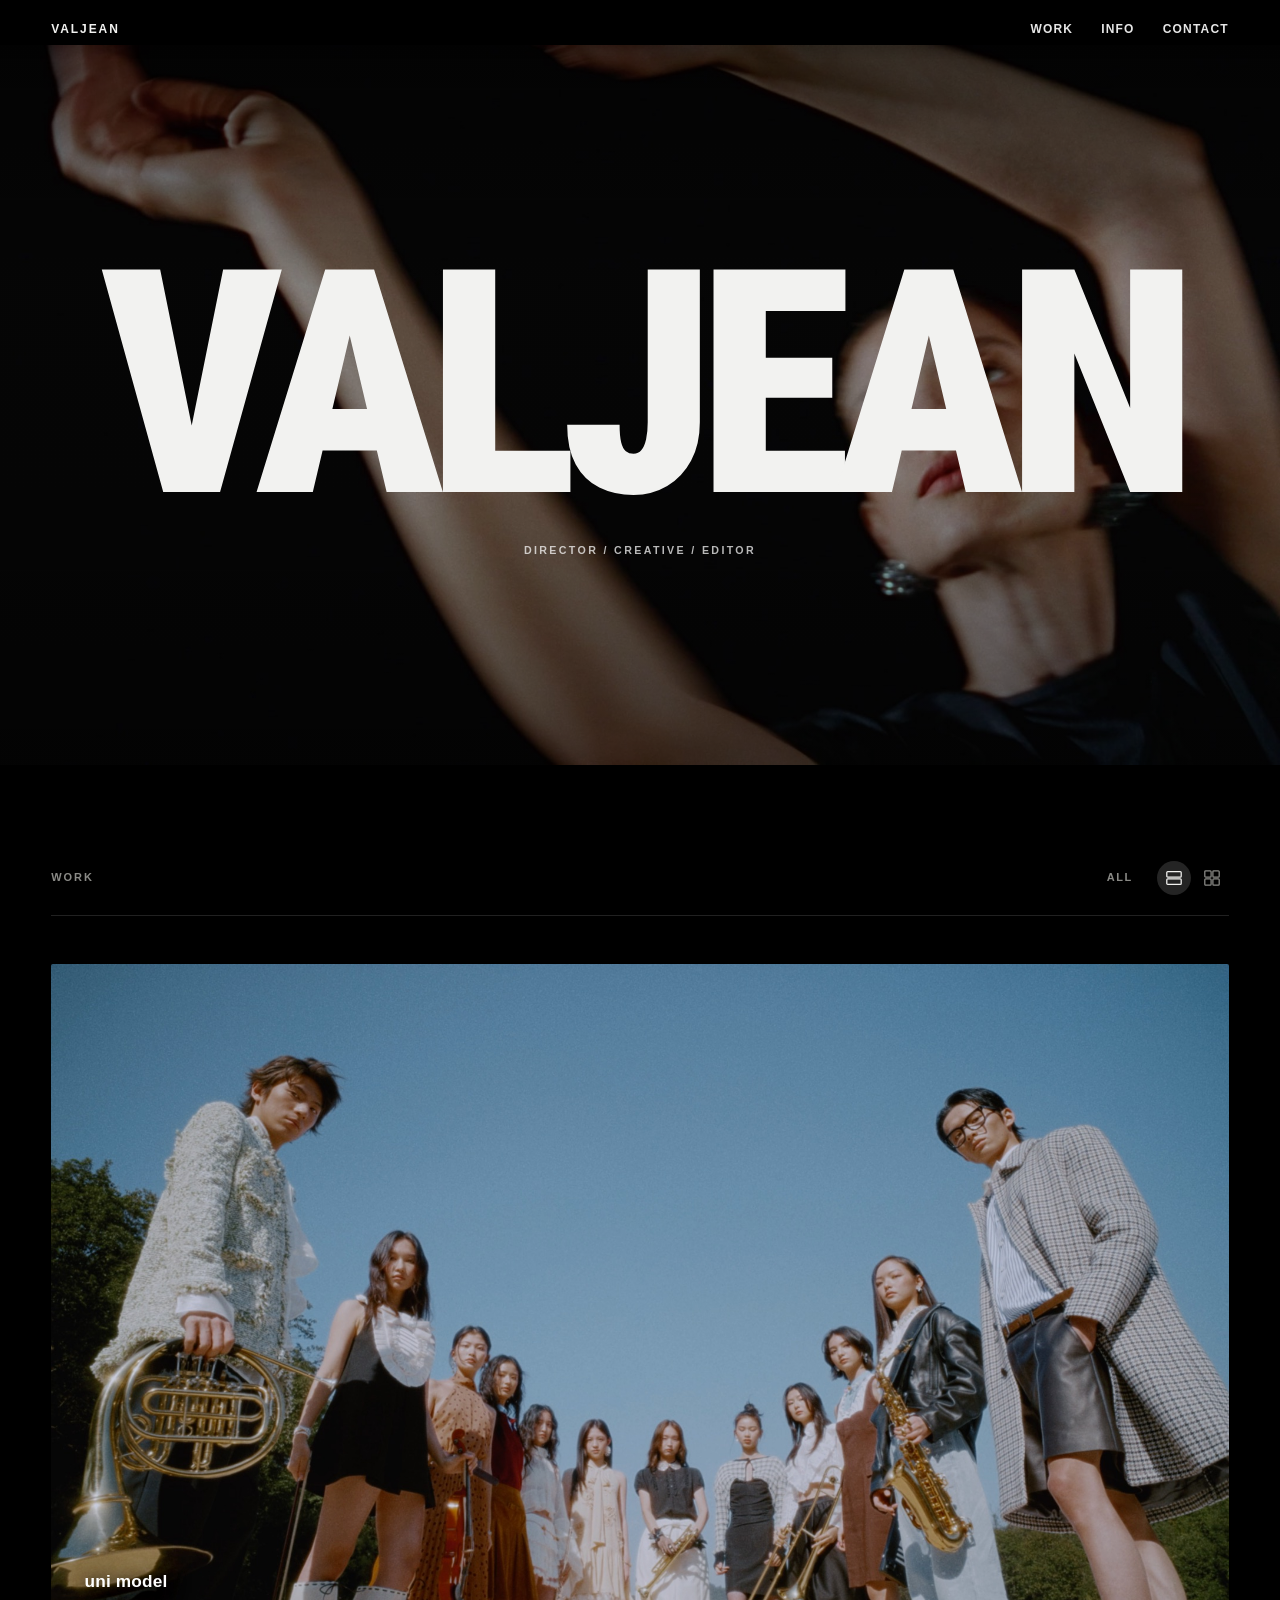
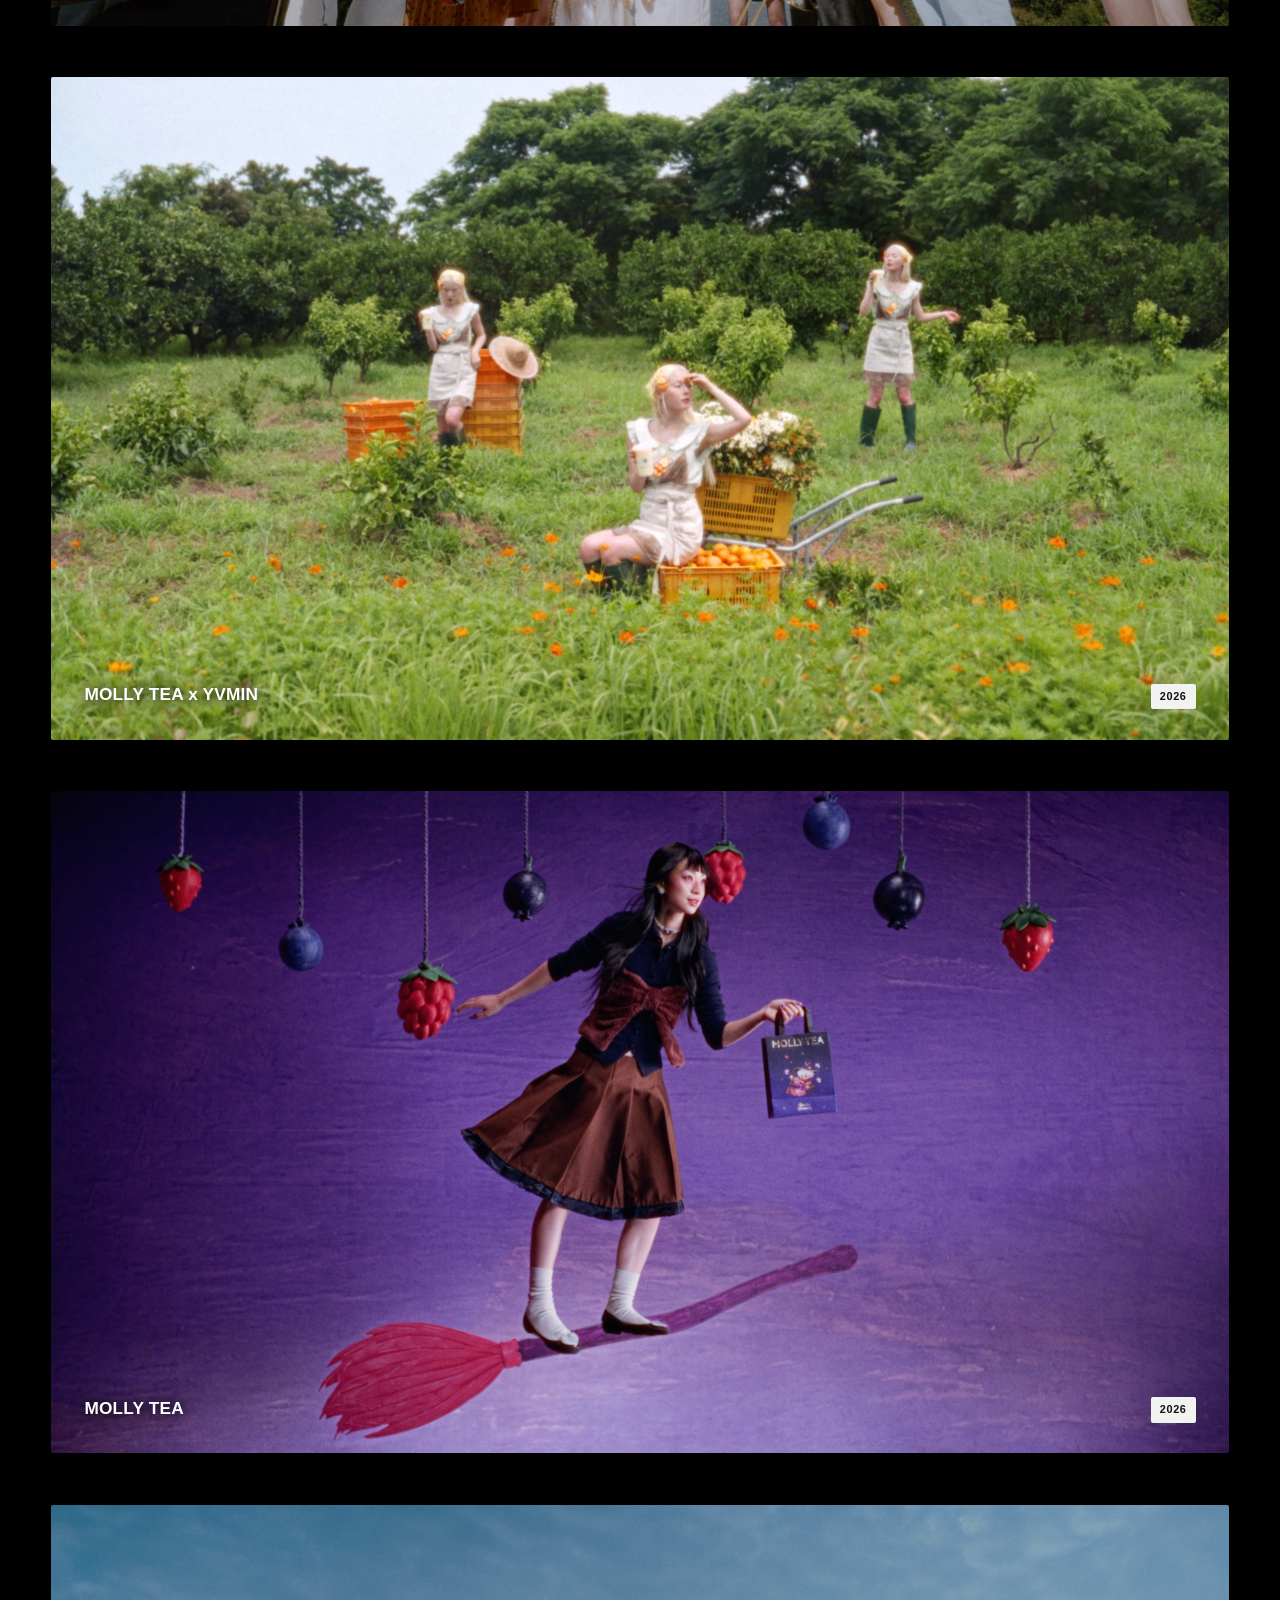
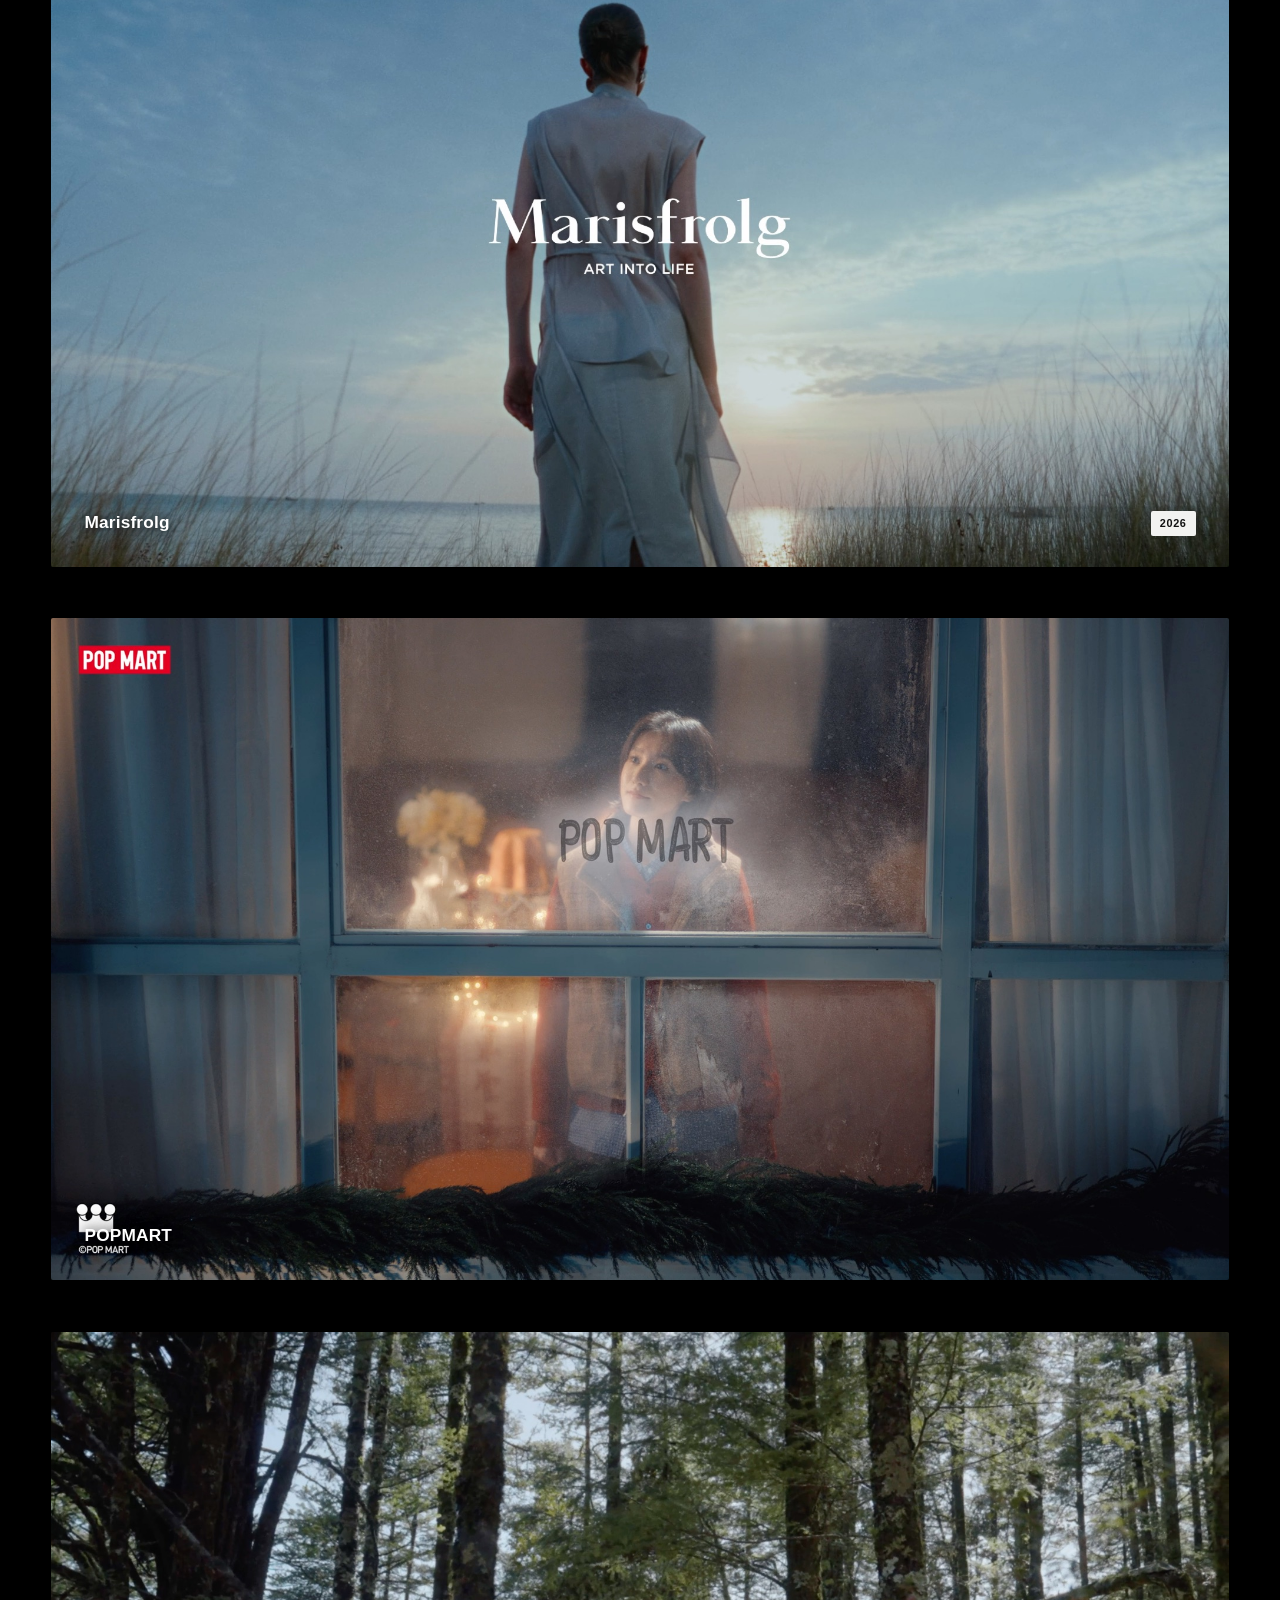
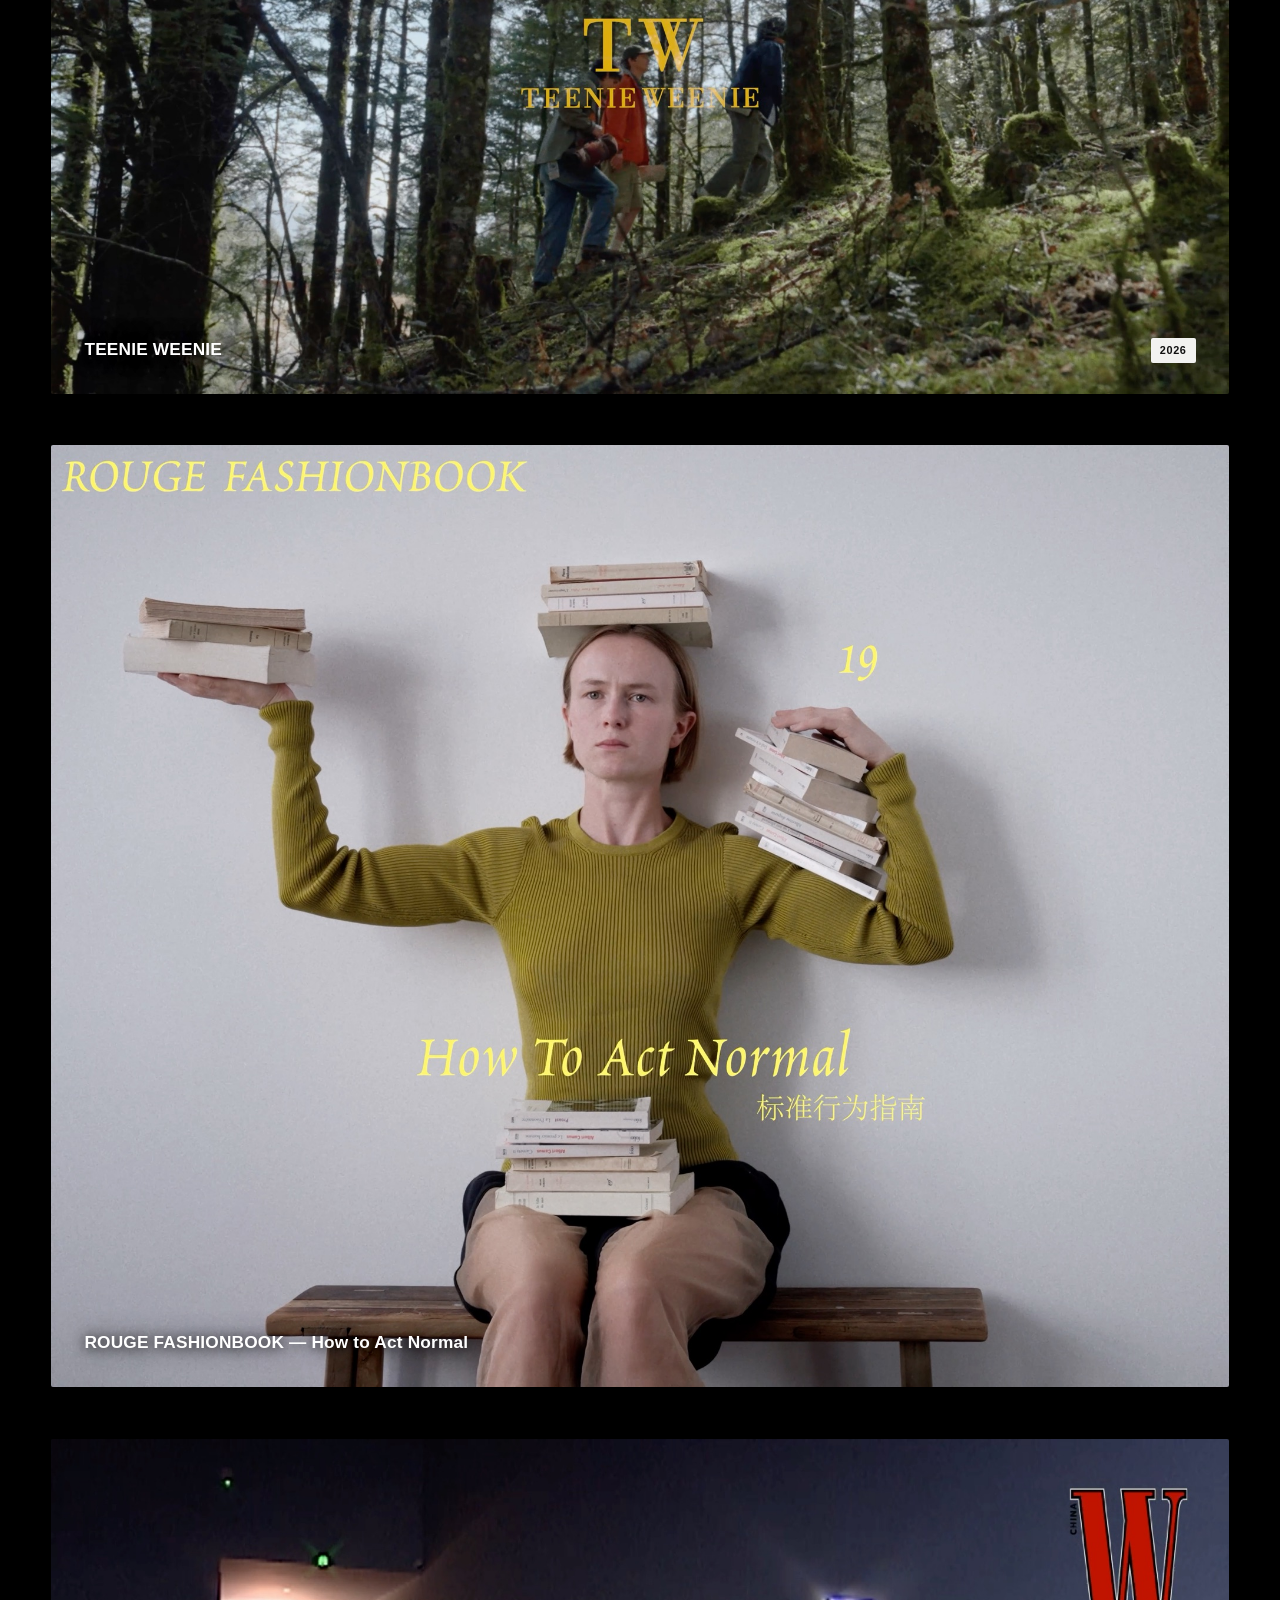
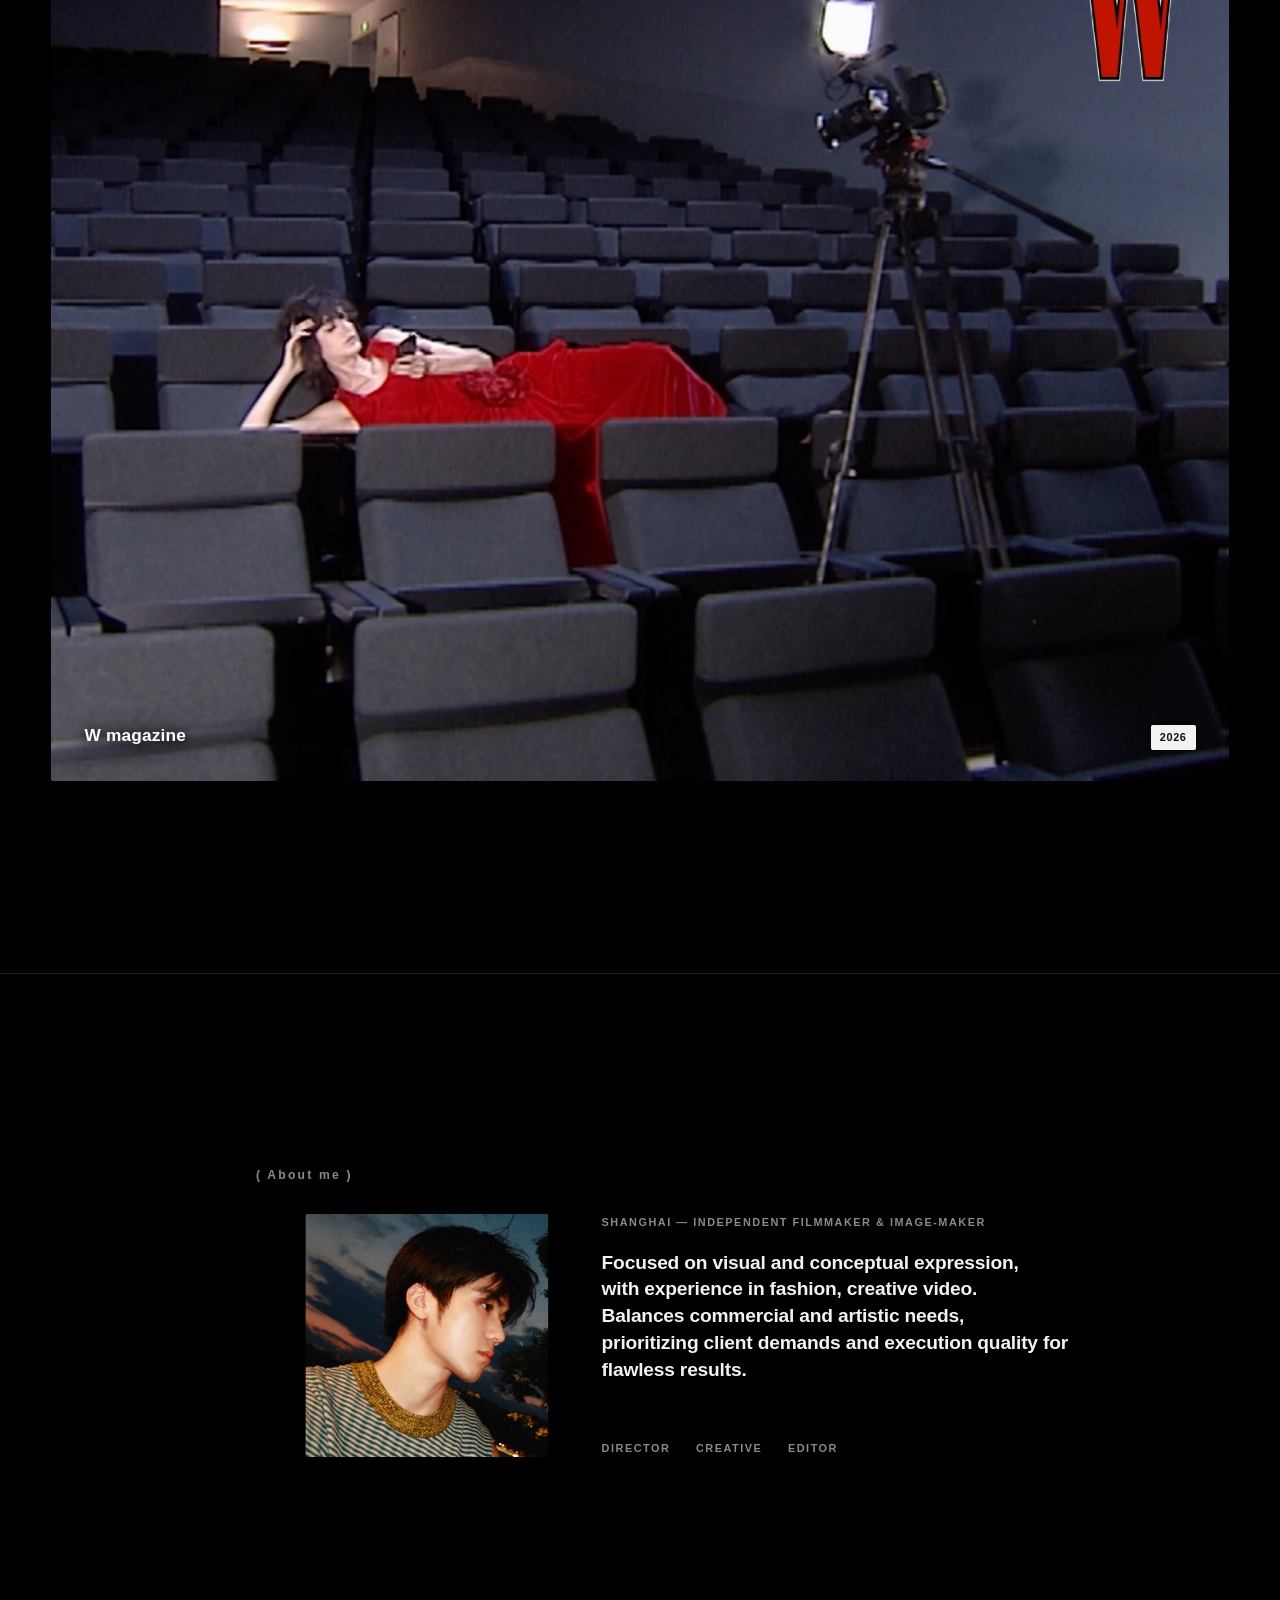
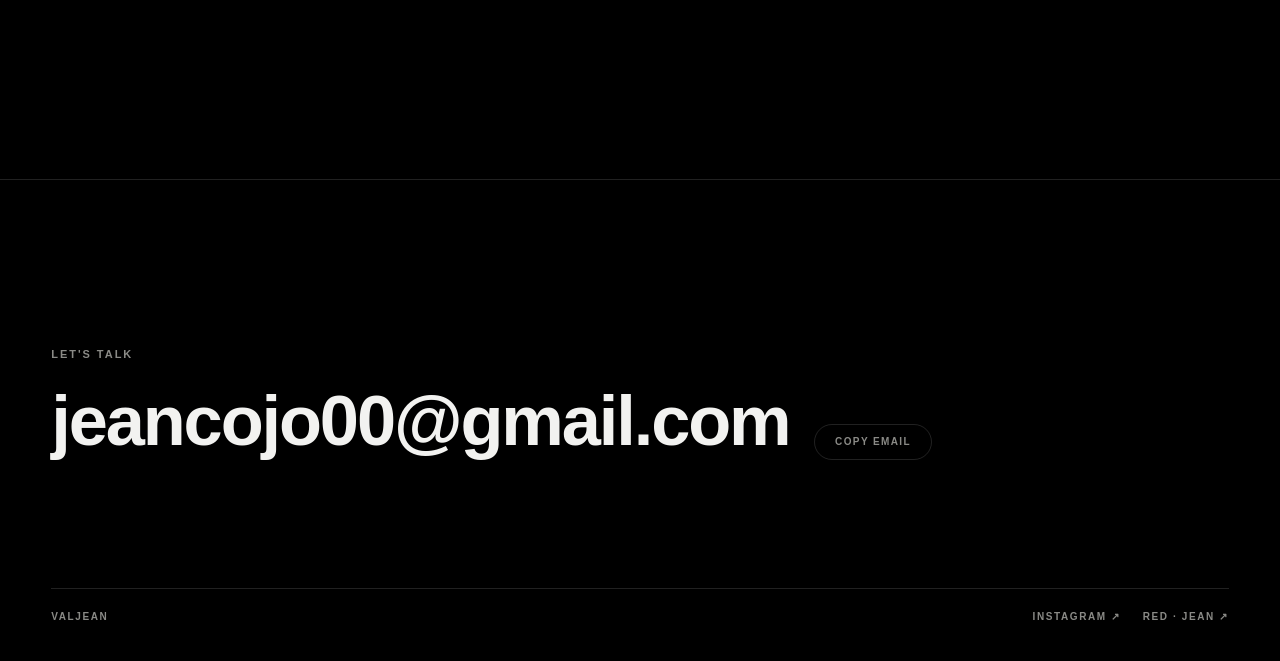
==== index.html @ 27696830 "Initial commit: VALJEAN filmmaker portfolio - Static site: home (poster hero, all-works grid/flow, a" ====
<!DOCTYPE html>
<html lang="en">
<head>
<meta charset="utf-8">
<meta name="viewport" content="width=device-width, initial-scale=1">
<title>Portfolio</title>
<meta name="description" content="Selected moving images.">
<link rel="icon" href="data:,">
<link rel="stylesheet" href="assets/css/style.css">
</head>
<body class="page-home">

<header class="site-header">
  <a class="brand has-tip" href="index.html" data-site-name data-tip="Home">Portfolio</a>
  <nav class="site-nav">
    <a class="has-tip" href="#work" data-tip="View work">Work</a>
    <a class="has-tip" href="#info" data-tip="About">Info</a>
    <a class="has-tip" href="mailto:" data-email-link data-tip="Email">Contact</a>
  </nav>
</header>

<section class="hero" id="top">
  <div class="hero-media" id="heroMedia"></div>
  <div class="hero-shade"></div>
  <div class="hero-inner">
    <h1 class="hero-title" data-site-name>Portfolio</h1>
    <p class="hero-tagline" data-site-tagline></p>
  </div>
</section>

<main>
  <section class="work-section" id="work">
    <div class="section-head">
      <h2 class="section-label">WORK</h2>
      <div class="section-tools">
        <span class="all-label">All</span>
        <div class="view-switch" id="viewSwitch" role="group" aria-label="View options">
          <button type="button" class="view-btn is-active" data-view="flow" data-tip="Large view" aria-label="Large stacked images" aria-pressed="true">
            <svg viewBox="0 0 20 20" fill="none" stroke="currentColor" stroke-width="1.4" aria-hidden="true"><rect x="2" y="3" width="16" height="6" rx="1"/><rect x="2" y="11" width="16" height="6" rx="1"/></svg>
          </button>
          <button type="button" class="view-btn" data-view="grid" data-tip="Grid view" aria-label="Grid view" aria-pressed="false">
            <svg viewBox="0 0 20 20" fill="none" stroke="currentColor" stroke-width="1.4" aria-hidden="true"><rect x="2" y="2" width="7" height="7" rx="1"/><rect x="11" y="2" width="7" height="7" rx="1"/><rect x="2" y="11" width="7" height="7" rx="1"/><rect x="11" y="11" width="7" height="7" rx="1"/></svg>
          </button>
        </div>
      </div>
    </div>
    <div class="grid" id="grid"></div>
    <p class="grid-empty" id="gridEmpty" hidden>No work in this category yet.</p>
  </section>

  <section class="info" id="info">
    <div class="info-inner">
      <p class="info-label">( About me )</p>
      <div class="info-grid">
        <figure class="info-portrait" data-site-portrait-wrap>
          <img data-site-portrait alt="Portrait">
        </figure>
        <div class="info-body">
          <p class="info-loc" data-site-location></p>
          <p class="info-about" data-site-about></p>
          <ul class="services" id="services"></ul>
        </div>
      </div>
    </div>
  </section>
</main>

<footer class="site-footer">
  <div class="footer-talk">
    <p class="footer-pretitle">Let's talk</p>
    <a class="footer-email" data-email-link href="mailto:" data-email-text></a>
    <button class="copy-btn" id="copyEmail" type="button">Copy Email</button>
  </div>
  <div class="footer-bottom">
    <span class="footer-name" data-site-name></span>
    <div class="social" id="social"></div>
  </div>
</footer>

<script src="assets/js/app.js"></script>
</body>
</html>
---- assets/css/style.css ----
/* 参考站 lonnwave.com 首屏大字用的就是 Roboto Condensed 600，本地自托管避免外链字体 */
@font-face{
  font-family:"Roboto Condensed";
  src:url("../fonts/roboto-condensed-600.woff2") format("woff2");
  font-style:normal;font-weight:600;font-display:swap;
}
@font-face{
  font-family:"Roboto Condensed";
  src:url("../fonts/roboto-condensed-700.woff2") format("woff2");
  font-style:normal;font-weight:700;font-display:swap;
}
@font-face{
  font-family:"Roboto Condensed";
  src:url("../fonts/roboto-condensed-900.woff2") format("woff2");
  font-style:normal;font-weight:900;font-display:swap;
}

:root{
  --bg:#000;
  --fg:#f2f2f0;
  --muted:#8a8a86;
  --line:rgba(255,255,255,.13);
  --pad:clamp(20px,4vw,56px);
}

*{box-sizing:border-box}
html{scroll-behavior:smooth}
body{
  margin:0;background:var(--bg);color:var(--fg);
  font-family:"Helvetica Neue",Helvetica,Arial,"PingFang SC",sans-serif;
  font-weight:400;font-size:14px;line-height:1.6;letter-spacing:.005em;
  -webkit-font-smoothing:antialiased;
}
a{color:inherit;text-decoration:none}
button{font:inherit;color:inherit;background:none;border:0;cursor:pointer;padding:0}
img{display:block;max-width:100%}
[hidden]{display:none !important}
::selection{background:#fff;color:#000}

.site-header{
  position:fixed;top:0;left:0;width:100%;z-index:60;
  display:flex;align-items:center;justify-content:space-between;
  padding:20px var(--pad);
  background:linear-gradient(180deg,rgba(0,0,0,.5) 0%,rgba(0,0,0,0) 100%);
}
.site-header a{text-shadow:0 1px 12px rgba(0,0,0,.8);font-weight:700}
.brand{font-size:12px;letter-spacing:.16em;text-transform:uppercase}
.site-nav{display:flex;gap:28px;font-size:12px;letter-spacing:.1em;text-transform:uppercase}
/* 用 color 而不是 opacity 做 hover 反馈：opacity 会把悬停气泡也一起变灰 */
.site-nav a{color:rgba(255,255,255,.9);transition:color .25s}
.site-nav a:hover{color:rgba(255,255,255,.55)}

/* 鼠标停在顶部导航上时，用一小条气泡说明点进去会到哪；文字尽量短 */
.has-tip{position:relative}
.has-tip::after{
  content:attr(data-tip);position:absolute;top:calc(100% + 12px);left:50%;
  transform:translate(-50%,-4px);
  background:var(--fg);color:#111;
  font-size:11px;font-weight:700;letter-spacing:.04em;text-transform:none;
  text-shadow:none;white-space:nowrap;
  padding:8px 12px;border-radius:8px;
  box-shadow:0 6px 24px rgba(0,0,0,.35);
  opacity:0;pointer-events:none;transition:opacity .2s,transform .2s;z-index:70;
}
.has-tip:hover::after,.has-tip:focus-visible::after{opacity:1;transform:translate(-50%,0)}
/* 最左 / 最右两项改成靠边对齐，气泡不会超出屏幕 */
.brand.has-tip::after{left:0;transform:translate(0,-4px)}
.brand.has-tip:hover::after,.brand.has-tip:focus-visible::after{transform:translate(0,0)}
.site-nav a:last-child.has-tip::after{left:auto;right:0;transform:translate(0,-4px)}
.site-nav a:last-child.has-tip:hover::after,
.site-nav a:last-child.has-tip:focus-visible::after{transform:translate(0,0)}

/* 点 CONTACT 弹出的联系面板：立刻能看到邮箱 + 一键复制，同时保留打开邮件 App */
.contact-pop{
  position:absolute;top:calc(100% + 10px);right:var(--pad);z-index:20;
  width:min(320px,calc(100vw - 2 * var(--pad)));
  background:#0b0b0b;border:1px solid rgba(255,255,255,.16);border-radius:10px;
  box-shadow:0 18px 50px rgba(0,0,0,.65);
  padding:18px 18px 16px;
  visibility:hidden;opacity:0;transform:translateY(-6px);
  transition:opacity .2s,transform .2s,visibility .2s;
}
.contact-pop.is-open{visibility:visible;opacity:1;transform:none}
/* 面板里的链接不要继承顶栏的文字阴影和粗体 */
.contact-pop a,.contact-pop button{text-shadow:none}
.contact-pop-head{display:flex;align-items:center;justify-content:space-between;gap:12px}
.contact-pop-label{font-size:10px;font-weight:700;letter-spacing:.18em;text-transform:uppercase;color:var(--muted)}
.contact-pop-close{font-size:20px;font-weight:700;line-height:1;color:var(--muted);padding:2px 4px;transition:color .2s}
.contact-pop-close:hover{color:var(--fg)}
.contact-pop-mail{
  display:block;margin:14px 0 16px;font-size:15px;font-weight:700;letter-spacing:.01em;
  color:var(--fg);word-break:break-all;transition:opacity .2s;
}
.contact-pop-mail:hover{opacity:.6}
.contact-pop-actions{display:flex;flex-direction:column;gap:8px}
.contact-pop-copy,.contact-pop-open{
  display:block;text-align:center;font-size:10px;letter-spacing:.14em;text-transform:uppercase;
  padding:11px 12px;border-radius:5px;transition:background .2s,color .2s,border-color .2s;
}
.contact-pop-copy{background:var(--fg);color:#111;font-weight:700}
.contact-pop-copy:hover{background:#fff}
.contact-pop-open{border:1px solid rgba(255,255,255,.22);color:var(--fg);font-weight:700}
.contact-pop-open:hover{border-color:var(--fg);background:rgba(255,255,255,.06)}
.contact-pop-note{margin:14px 0 0;font-size:10px;font-weight:700;line-height:1.6;letter-spacing:.02em;color:var(--muted)}
/* 面板打开时收起 hover 气泡，避免两条提示叠在一起 */
body.contact-open .site-nav a[data-email-link]::after{display:none}

/* 首屏 = 一张固定 16:9 版式的海报：视频铺满、VALJEAN 与 tagline 叠在上面。
   视频、大字、间距、上下留白 --hero-pad 全部按视口宽度等比缩放——
   放大缩小时整张海报（含黑边）一起等比，不出现桌面一套 / 手机另一套。 */
.hero{
  position:relative;--hero-pad:3.5vw;
  height:calc(100vw * 0.5625 + 2 * var(--hero-pad));min-height:0;overflow:hidden;
  display:flex;align-items:center;justify-content:center;
}
.hero-media{position:absolute;inset:0;background:var(--bg)}
.hero-media img,.hero-media video{width:100%;height:100%;object-fit:contain;display:block}
.hero-media.is-fallback img{animation:kenburns 26s ease-in-out infinite alternate}
@keyframes kenburns{from{transform:scale(1)}to{transform:scale(1.09)}}
.hero-shade{
  position:absolute;inset:0;
  background:linear-gradient(180deg,rgba(0,0,0,.55) 0%,rgba(0,0,0,.12) 35%,rgba(0,0,0,.16) 60%,rgba(0,0,0,.5) 100%);
}
.hero-inner{position:relative;z-index:2;text-align:center;padding:0 var(--pad);width:100%}
.hero-title{
  margin:0;
  font-family:"Roboto Condensed","Arial Narrow",Impact,sans-serif;
  font-weight:900;
  font-size:clamp(60px,17vw,260px);
  line-height:.86;letter-spacing:-.055em;text-transform:uppercase;white-space:nowrap;
}
/* 小字也按画布宽度等比，但给一个可读下限：否则手机等比后只剩约 3px */
.hero-tagline{margin:max(16px,1.67vw) 0 0;font-size:clamp(10px,.833vw,18px);font-weight:700;letter-spacing:.22em;text-transform:uppercase;color:rgba(255,255,255,.72)}

/* WORK 区上内边距收窄：首屏底部留白本身保持等比不变，只压这段空白，
   避免视频与 WORK 栏之间隔太远（1440 下总间隔 ≈ 50 + 58 = 108px） */
.work-section{padding:clamp(28px,4vw,56px) var(--pad) 0}
.section-head{
  display:flex;align-items:baseline;justify-content:space-between;gap:24px;
  margin-bottom:48px;padding-bottom:20px;border-bottom:.5px solid var(--line);
}
.section-label{margin:0;font-size:11px;font-weight:700;letter-spacing:.18em;text-transform:uppercase;color:var(--muted)}
/* ALL 标签 + 两个视图图标作为一组固定在右上角：全部用固定 px，不参与等比缩放。
   ALL 沿用原分类按钮样式，只是静态文字、不可点击。 */
.section-tools{display:flex;align-items:center;gap:24px;flex-wrap:nowrap}
.all-label{font-size:11px;font-weight:700;letter-spacing:.14em;text-transform:uppercase;color:var(--muted)}
.view-switch{display:flex;align-items:center;gap:4px}
.view-btn{
  position:relative;width:34px;height:34px;border-radius:50%;
  display:flex;align-items:center;justify-content:center;
  color:var(--muted);transition:background .25s,color .25s;
}
.view-btn svg{width:18px;height:18px}
.view-btn:hover{color:var(--fg);background:rgba(255,255,255,.07)}
.view-btn.is-active{color:var(--fg);background:rgba(255,255,255,.14)}
.view-btn:focus-visible{outline:1px solid var(--fg);outline-offset:2px}
.view-btn[data-tip]::after{
  content:attr(data-tip);position:absolute;top:calc(100% + 10px);left:50%;
  transform:translate(-50%,-4px);
  background:var(--fg);color:#111;font-size:11px;font-weight:700;letter-spacing:.04em;
  padding:8px 12px;border-radius:8px;white-space:nowrap;
  box-shadow:0 6px 24px rgba(0,0,0,.35);
  opacity:0;pointer-events:none;transition:opacity .2s,transform .2s;z-index:30;
}
.view-btn[data-tip]:hover::after,
.view-btn[data-tip]:focus-visible::after{opacity:1;transform:translate(-50%,0)}
.grid{display:grid;grid-template-columns:repeat(3,minmax(0,1fr));gap:clamp(36px,5vw,72px) clamp(16px,2vw,28px)}
/* 大图流：沿用作品区左右内边距，不再用负 margin 贴边；片与片之间留一段克制的呼吸 */
.grid.is-flow{display:flex;flex-direction:column;gap:clamp(28px,4vw,64px)}
.grid.is-flow .card{width:100%;position:relative}
/* 大图流常显，避免淡入位移时露出黑底、造成滚动跳动 */
.grid.is-flow .card.reveal{opacity:1;transform:none}
/* --card-ar 由卡片按各自 aspect 写入：图片未加载时也先按真实比例占位，滚动不跳动 */
.grid.is-flow .card-media{aspect-ratio:var(--card-ar,16/9);height:auto;border-radius:2px;background:#0a0a0a}
.grid.is-flow .card-media img{position:absolute;inset:0;width:100%;height:100%;object-fit:cover}

/* 名字 / 客户 / 年份叠到封面底部：左下「片名 | 客户」，右下白底年份（参考 lonnwave） */
.grid.is-flow .card-meta{
  position:absolute;left:0;right:0;bottom:0;z-index:2;margin:0;
  padding:clamp(16px,2.4vw,34px) clamp(16px,2.6vw,40px);
  align-items:flex-end;gap:20px;pointer-events:none;
}
.grid.is-flow .card-meta > div{display:flex;flex-wrap:wrap;align-items:baseline}
.grid.is-flow .card-title,.grid.is-flow .card-client{
  display:inline;margin:0;font-size:clamp(14px,1.35vw,19px);font-weight:700;
  letter-spacing:.01em;text-transform:none;color:#fff;
  text-shadow:0 1px 12px rgba(0,0,0,.9),0 0 24px rgba(0,0,0,.5);
}
.grid.is-flow .card-client:empty{display:none}
.grid.is-flow .card-client:not(:empty)::before{content:"|";margin:0 .55em;color:rgba(255,255,255,.65)}
.grid.is-flow .card-year{
  flex:none;background:var(--fg);color:#111;text-shadow:none;
  font-size:clamp(10px,.85vw,12px);font-weight:700;letter-spacing:.06em;
  padding:4px 9px;border-radius:2px;
}
.grid-empty{font-size:12px;font-weight:700;letter-spacing:.1em;color:var(--muted);padding:40px 0}

.card{display:block}
.card-media{position:relative;aspect-ratio:4/3;overflow:hidden;border-radius:2px;background:#111}
.card-media img{width:100%;height:100%;object-fit:cover;transition:transform .7s cubic-bezier(.2,.7,.2,1),opacity .5s}
.card:hover .card-media img{transform:scale(1.035)}
.card-explore{
  position:absolute;left:50%;top:50%;transform:translate(-50%,-40%);opacity:0;
  background:var(--fg);color:#000;font-size:10px;font-weight:700;letter-spacing:.14em;text-transform:uppercase;
  padding:9px 18px;border-radius:999px;white-space:nowrap;
  transition:opacity .35s,transform .35s;pointer-events:none;
}
.card:hover .card-explore{opacity:1;transform:translate(-50%,-50%)}
.card-meta{display:flex;justify-content:space-between;align-items:baseline;gap:16px;margin-top:14px}
.card-title{display:block;font-size:14px;font-weight:700}
.card-client{display:block;margin-top:3px;font-size:10px;font-weight:700;letter-spacing:.14em;text-transform:uppercase;color:var(--muted)}
.card-year{font-size:11px;font-weight:700;letter-spacing:.1em;color:var(--muted);white-space:nowrap}
/* 年份还没填时，不要留下一个空的白色小标签 */
.card-year:empty{display:none}

.reveal{opacity:0;transform:translateY(16px);transition:opacity .7s ease,transform .7s ease}
.reveal.is-in{opacity:1;transform:none}

/* About 区 = 一张和首屏同构的固定版式海报，共用「按视口宽度等比」体系：
   以整幅画面宽为基准分三栏，照片中心压在第一条竖直三分线（1/3）上，
   文字块落在照片右侧的第二栏，上下边与照片齐平。
   照片尺寸 / 文字大小 / 间距 / 该区高度全部用 vw，窗口缩放时整套一起等比。 */
.info{
  position:relative;
  margin-top:clamp(110px,15vw,200px);
  height:50vw;
  border-top:.5px solid var(--line);
}
.info-inner{position:absolute;inset:0}
.info-label{
  position:absolute;left:20vw;top:15vw;margin:0;
  font-size:max(10px,.95vw);font-weight:700;letter-spacing:.18em;color:var(--muted);
}
.info-grid{position:absolute;inset:0}
/* 照片中心对齐 1/3 线：left=33.333vw 再左移自身一半 */
.info-portrait{
  position:absolute;left:33.333vw;top:18.8vw;
  width:19vw;margin:0;transform:translateX(-50%);
  border-radius:2px;overflow:hidden;background:#0a0a0a;
}
.info-portrait[hidden]{display:none}
.info-portrait img{display:block;width:100%;height:auto;object-fit:cover}
/* 文字块紧接照片右侧；固定 19vw 高 + flex 把能力清单推到底 → 上下与照片齐平 */
.info-body{
  position:absolute;left:47vw;top:18.8vw;width:38vw;height:19vw;
  display:flex;flex-direction:column;min-width:0;
}
.info-loc{margin:0 0 1.4vw;font-size:max(9px,.85vw);font-weight:700;letter-spacing:.14em;text-transform:uppercase;color:var(--muted)}
/* 字号与列宽按参考图配比调好：正文正好 5 行，配 19vw 的照片高度刚好上下齐平 */
.info-about{margin:0;font-size:max(13px,1.5vw);line-height:1.4;font-weight:700;letter-spacing:-.01em;white-space:pre-line}
.services{list-style:none;display:flex;flex-wrap:wrap;gap:.6vw 2vw;margin:auto 0 0;padding:1vw 0 0}
.services li{font-size:max(9px,.85vw);font-weight:700;letter-spacing:.14em;text-transform:uppercase;color:var(--muted)}

.site-footer{padding:clamp(100px,13vw,180px) var(--pad) 36px;border-top:.5px solid var(--line);margin-top:clamp(100px,13vw,180px)}
.site-footer--compact{margin-top:0;padding-top:60px}
.footer-pretitle{margin:0 0 18px;font-size:11px;font-weight:700;letter-spacing:.18em;text-transform:uppercase;color:var(--muted)}
.footer-email{display:inline-block;font-size:clamp(28px,5.5vw,76px);font-weight:700;letter-spacing:-.03em;line-height:1.1;word-break:break-word;transition:opacity .25s}
.footer-email:hover{opacity:.55}
.copy-btn{
  /* 邮箱加粗后变宽，给按钮留出一点横向呼吸，别贴着字 */
  margin:28px 0 0 clamp(14px,1.6vw,24px);
  display:inline-block;border:.5px solid var(--line);border-radius:999px;
  padding:9px 20px;font-size:10px;font-weight:700;letter-spacing:.14em;text-transform:uppercase;color:var(--muted);
  transition:color .25s,border-color .25s;
}
.copy-btn:hover{color:var(--fg);border-color:var(--fg)}
.footer-bottom{
  display:flex;justify-content:space-between;align-items:center;gap:24px;
  margin-top:clamp(80px,10vw,140px);padding-top:20px;border-top:.5px solid var(--line);
  font-size:10px;font-weight:700;letter-spacing:.16em;text-transform:uppercase;color:var(--muted);
}
.site-footer--compact .footer-bottom{margin-top:0}
.social{display:flex;gap:22px}
.social a{transition:color .25s}
.social a:hover{color:var(--fg)}

.detail{padding-top:clamp(110px,13vw,170px)}
.detail-head{padding:0 var(--pad) clamp(36px,5vw,64px)}
.back-link{display:inline-block;font-size:10px;font-weight:700;letter-spacing:.16em;text-transform:uppercase;color:var(--muted);margin-bottom:clamp(40px,6vw,80px);transition:color .25s}
.back-link:hover{color:var(--fg)}
/* 作品大标题：加粗到 Medium(500)，比全站字段的 700 轻一档，但明显比原来的细体(300)有分量 */
.detail-title{margin:0;font-size:clamp(42px,7.5vw,120px);font-weight:500;line-height:1;letter-spacing:-.04em}
.detail-meta{display:flex;flex-wrap:wrap;gap:12px 36px;margin-top:28px;font-size:10px;font-weight:700;letter-spacing:.16em;text-transform:uppercase;color:var(--muted)}
.detail-meta span{white-space:nowrap}
.player-wrap{padding:0 var(--pad)}
.players{display:flex;flex-direction:column;gap:clamp(56px,8vw,110px)}
.player-block{margin:0}
.player-label{margin:0 0 14px;font-size:10px;font-weight:700;letter-spacing:.18em;text-transform:uppercase;color:var(--muted)}
.player{width:100%;height:min(76vh,780px);min-height:320px;display:flex;align-items:center;justify-content:center;background:#000}
.player-frame{position:relative;overflow:hidden;background:#0b0b0b;border-radius:2px;flex:none}
.player-frame iframe{display:block;width:100%;height:100%;border:0}
.player-frame video{display:block;width:100%;height:100%;object-fit:contain;background:#000}
.player-cover{position:absolute;inset:0;display:flex;align-items:center;justify-content:center;flex-direction:column;gap:20px;cursor:pointer}
.player-cover img{position:absolute;inset:0;width:100%;height:100%;object-fit:cover;opacity:.75;transition:opacity .4s,transform .7s}
.player-cover:hover img{opacity:.9;transform:scale(1.02)}
.play-btn{position:relative;width:64px;height:64px;border:1px solid rgba(255,255,255,.7);border-radius:50%;display:flex;align-items:center;justify-content:center;transition:background .25s,color .25s}
.player-cover:hover .play-btn{background:#fff;color:#000}
.play-btn svg{width:18px;height:18px;margin-left:3px;fill:currentColor}
.player-caption{position:relative;font-size:10px;font-weight:700;letter-spacing:.18em;text-transform:uppercase;color:rgba(255,255,255,.85)}
/* 只在视频真的加载失败时给一行提示；平时播放器下方不显示任何状态文字 */
.player-error{
  position:absolute;left:0;right:0;bottom:0;margin:0;padding:14px 18px;
  background:rgba(0,0,0,.82);text-align:center;
  font-size:10px;font-weight:700;letter-spacing:.1em;color:var(--fg);
}

.demo-player{position:absolute;inset:0;display:flex;flex-direction:column;background:#080808}
.demo-screen{flex:1;display:flex;flex-direction:column;align-items:center;justify-content:center;gap:10px;text-align:center;padding:20px}
.demo-screen strong{font-size:11px;letter-spacing:.24em;text-transform:uppercase;font-weight:700;color:rgba(255,255,255,.85)}
.demo-screen small{font-size:10px;font-weight:700;letter-spacing:.06em;color:var(--muted)}
.demo-controls{display:flex;align-items:center;gap:14px;padding:12px 16px;border-top:.5px solid rgba(255,255,255,.12);font-size:10px;font-weight:700;letter-spacing:.08em;color:var(--muted)}
.demo-controls button{font-size:12px;color:var(--fg);padding:0 4px}
.demo-track{position:relative;flex:1;height:2px;background:rgba(255,255,255,.2);overflow:hidden}
.demo-track i{position:absolute;left:0;top:0;height:100%;width:30%;background:#fff;animation:demoProgress 12s linear infinite}
@keyframes demoProgress{from{transform:translateX(-100%)}to{transform:translateX(340%)}}
.demo-close{margin-left:auto !important}

.detail-note{max-width:660px;margin:clamp(44px,6vw,80px) var(--pad) 0;font-size:clamp(15px,1.5vw,19px);line-height:1.75;font-weight:700;color:rgba(255,255,255,.85)}
.stills{margin-top:clamp(80px,10vw,140px);padding:clamp(40px,5vw,70px) var(--pad) 0;border-top:.5px solid var(--line)}
.stills-label{margin:0 0 32px;font-size:10px;font-weight:700;letter-spacing:.18em;text-transform:uppercase;color:var(--muted)}
.stills-grid{display:grid;grid-template-columns:repeat(2,minmax(0,1fr));gap:clamp(14px,2vw,26px);align-items:start}
/* 静帧是从成片里截出来的：按作品原本画幅完整展示，不裁掉构图 / 片中字幕 */
.stills-grid button{padding:0;display:block;overflow:hidden;border-radius:2px;background:#111;aspect-ratio:var(--stills-ar,16/9)}
.stills-grid img{width:100%;height:100%;object-fit:contain;transition:transform .6s,opacity .4s}
.stills-grid button:hover img{transform:scale(1.03);opacity:.85}
.next-work{display:flex;align-items:baseline;gap:24px;margin-top:clamp(90px,12vw,160px);padding:clamp(40px,6vw,80px) var(--pad);border-top:.5px solid var(--line);transition:background .35s}
.next-work:hover{background:#0a0a0a}
.next-label{font-size:10px;font-weight:700;letter-spacing:.18em;text-transform:uppercase;color:var(--muted)}
.next-title{font-size:clamp(24px,4vw,56px);font-weight:500;letter-spacing:-.03em}
.next-arrow{margin-left:auto;font-size:24px;transition:transform .3s}
.next-work:hover .next-arrow{transform:translate(5px,-5px)}

.lightbox{position:fixed;inset:0;z-index:200;background:rgba(0,0,0,.96);display:flex;align-items:center;justify-content:center}
.lb-image{max-width:88vw;max-height:82vh;object-fit:contain;border-radius:2px}
.lb-close{position:absolute;top:20px;right:24px;font-size:30px;line-height:1;color:rgba(255,255,255,.7);padding:6px}
.lb-close:hover{color:#fff}
.lb-nav{position:absolute;top:50%;transform:translateY(-50%);font-size:40px;line-height:1;color:rgba(255,255,255,.6);padding:12px 18px}
.lb-nav:hover{color:#fff}
.lb-prev{left:16px}
.lb-next{right:16px}
.lb-count{position:absolute;bottom:22px;left:0;right:0;text-align:center;margin:0;font-size:10px;font-weight:700;letter-spacing:.18em;color:var(--muted)}
body.lb-open{overflow:hidden}

.data-error{max-width:520px;margin:160px auto;padding:0 var(--pad);font-size:13px;font-weight:700;line-height:1.8;color:var(--muted)}
.data-error code{color:var(--fg)}

@media (max-width:1024px){
  .grid{grid-template-columns:repeat(2,minmax(0,1fr))}
}
@media (max-width:640px){
  .site-header{padding:16px var(--pad)}
  .site-nav{gap:16px;font-size:10px}
  .brand{font-size:10px}
  .has-tip::after{font-size:10px;padding:6px 9px;top:calc(100% + 9px)}
  .hero-title{font-size:clamp(40px,12vw,80px)}
  .contact-pop{padding:16px 16px 14px}
  /* WORK 与 ALL + 图标在任何宽度都保持同一行；手机只收紧间距，不换行 */
  .section-head{gap:12px}
  .section-tools{gap:16px}
  /* 网格视图在窄屏也保持 2 列，和宽屏一致是多列；大图流是 flex，仍是单列大图 */
  .grid{grid-template-columns:repeat(2,minmax(0,1fr));gap:24px 16px}
  /* 移动端同样保留左右窄边、片间留白，按原比例显示，不强制 4:3 */
  .grid.is-flow .card-meta{padding:14px 16px;gap:10px}
  .grid.is-flow .card-title,.grid.is-flow .card-client{font-size:13px}
  /* 手机窄屏不贴三分线（会把照片挤得极小），回到单列居中流式布局 */
  .info{height:auto;padding:clamp(40px,9vw,64px) var(--pad)}
  .info-inner,.info-grid{position:static}
  .info-label{position:static;margin:0 0 24px;font-size:11px}
  .info-portrait{position:static;transform:none;width:min(62%,260px);margin:0 auto 28px}
  .info-body{position:static;width:auto;height:auto}
  .info-loc{font-size:11px;margin-bottom:18px}
  .info-about{font-size:clamp(17px,4.4vw,22px);line-height:1.6}
  .services{margin-top:32px;padding-top:0;gap:10px 20px}
  .services li{font-size:10px}
  .player{height:min(62vh,520px);min-height:260px}
  .stills-grid{grid-template-columns:1fr}
  .next-work{flex-wrap:wrap;gap:12px}
  .next-arrow{margin-left:0}
  .footer-bottom{flex-direction:column;align-items:flex-start;gap:16px}
}
@media (prefers-reduced-motion:reduce){
  html{scroll-behavior:auto}
  .reveal{opacity:1;transform:none}
  .contact-pop{transition:none}
  .hero-media.is-fallback img{animation:none}
  .demo-track i{animation:none}
}
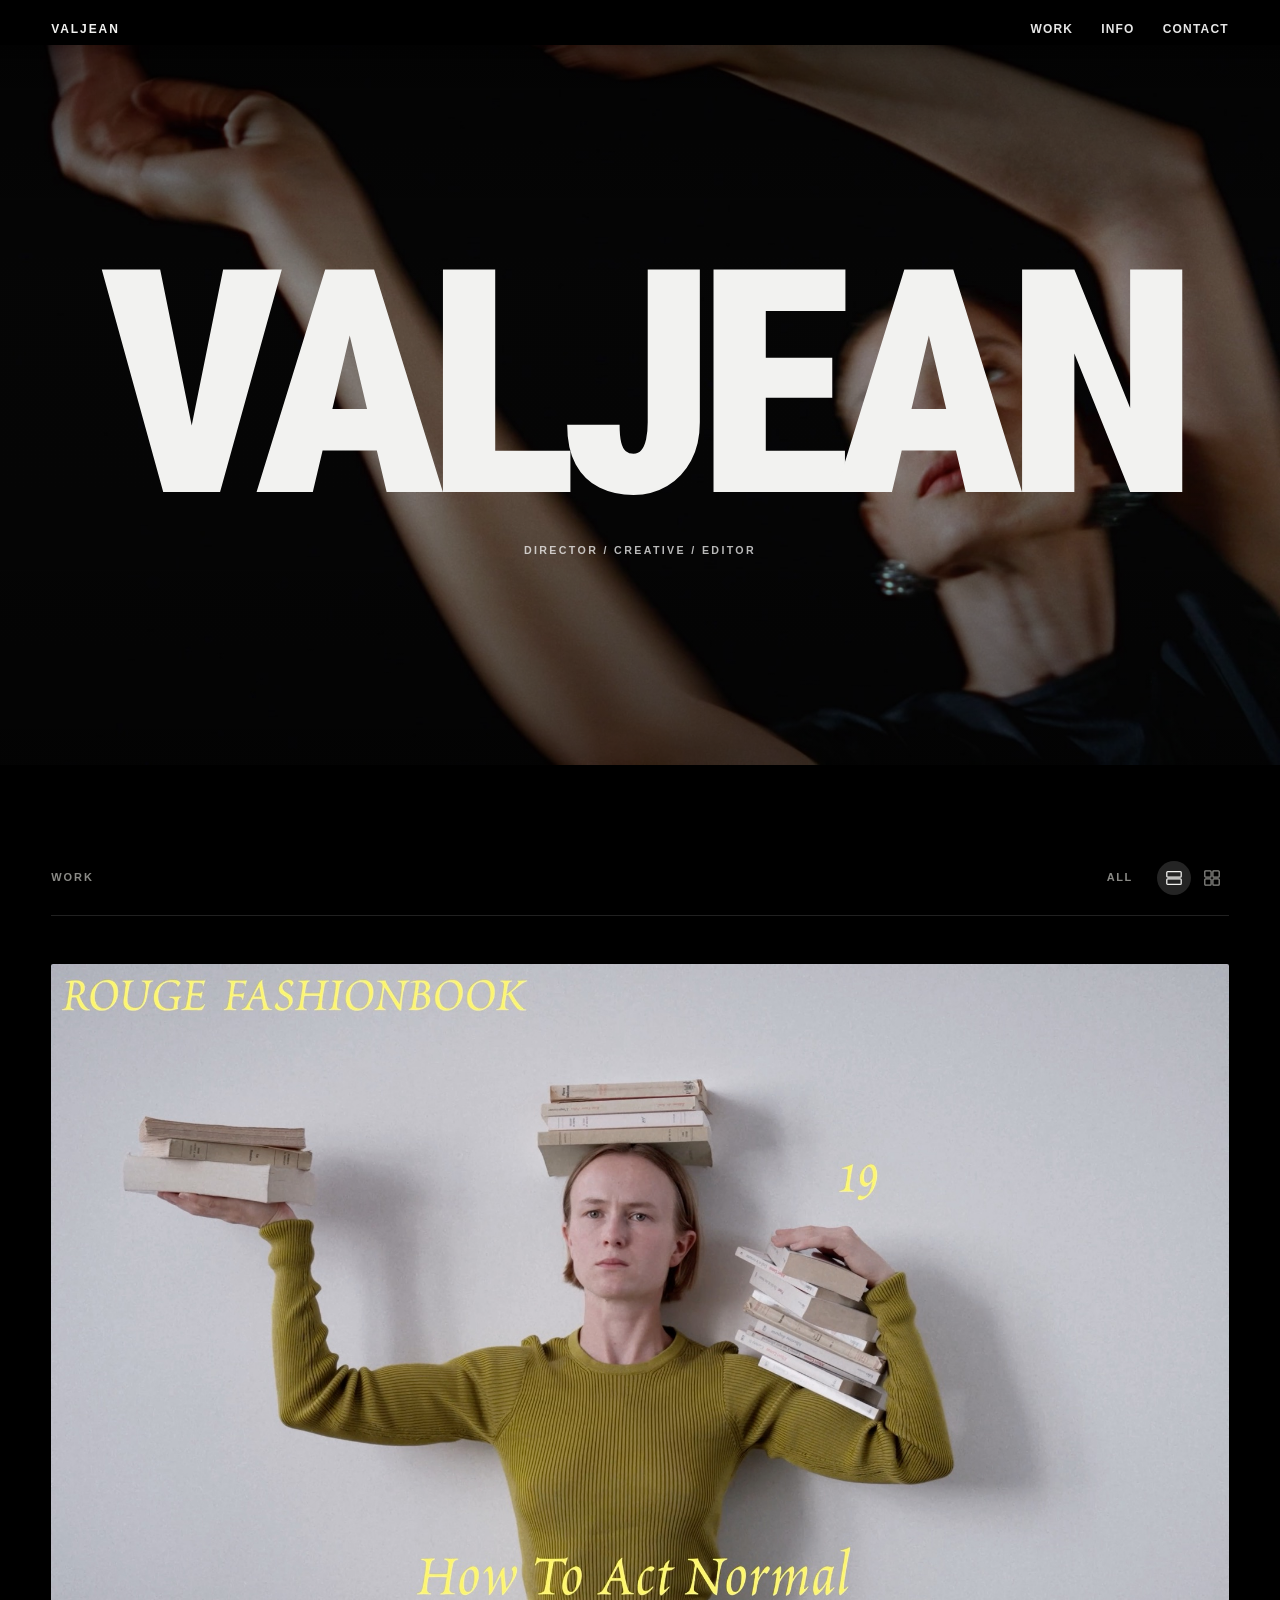
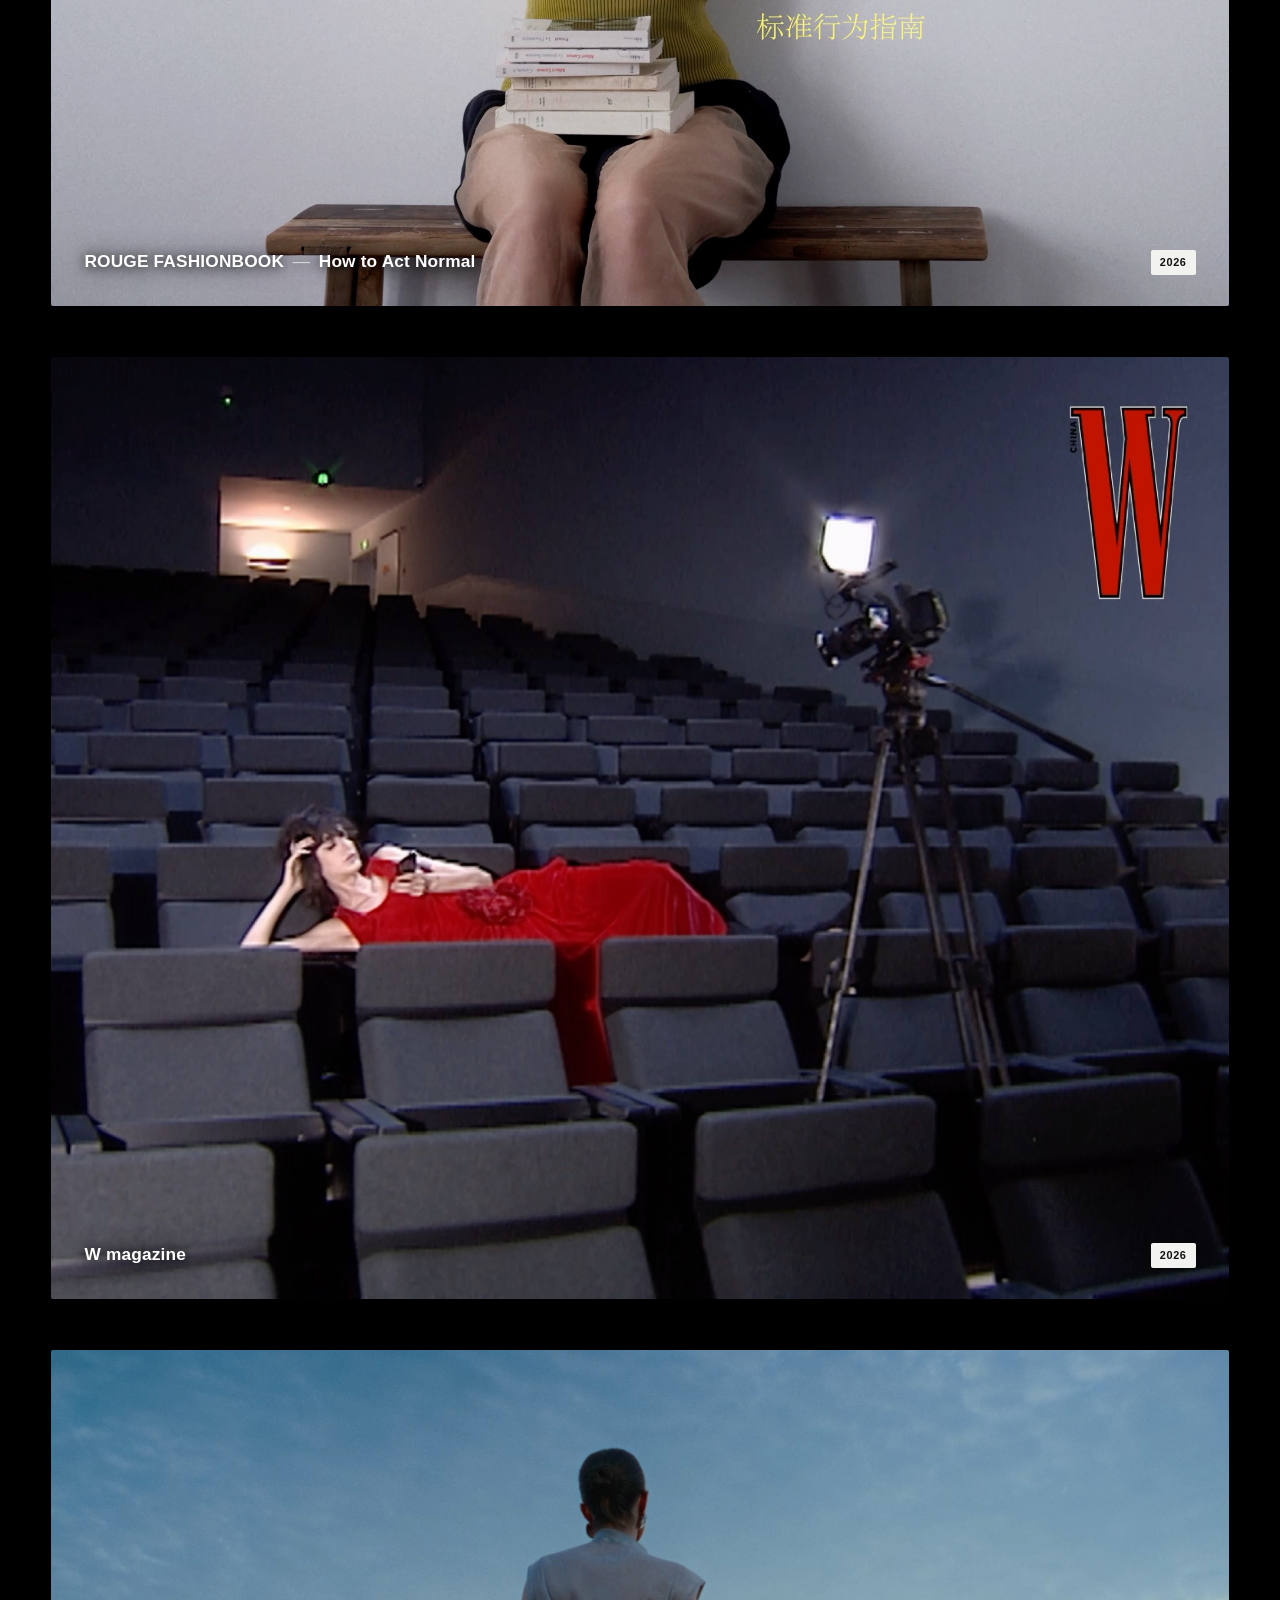
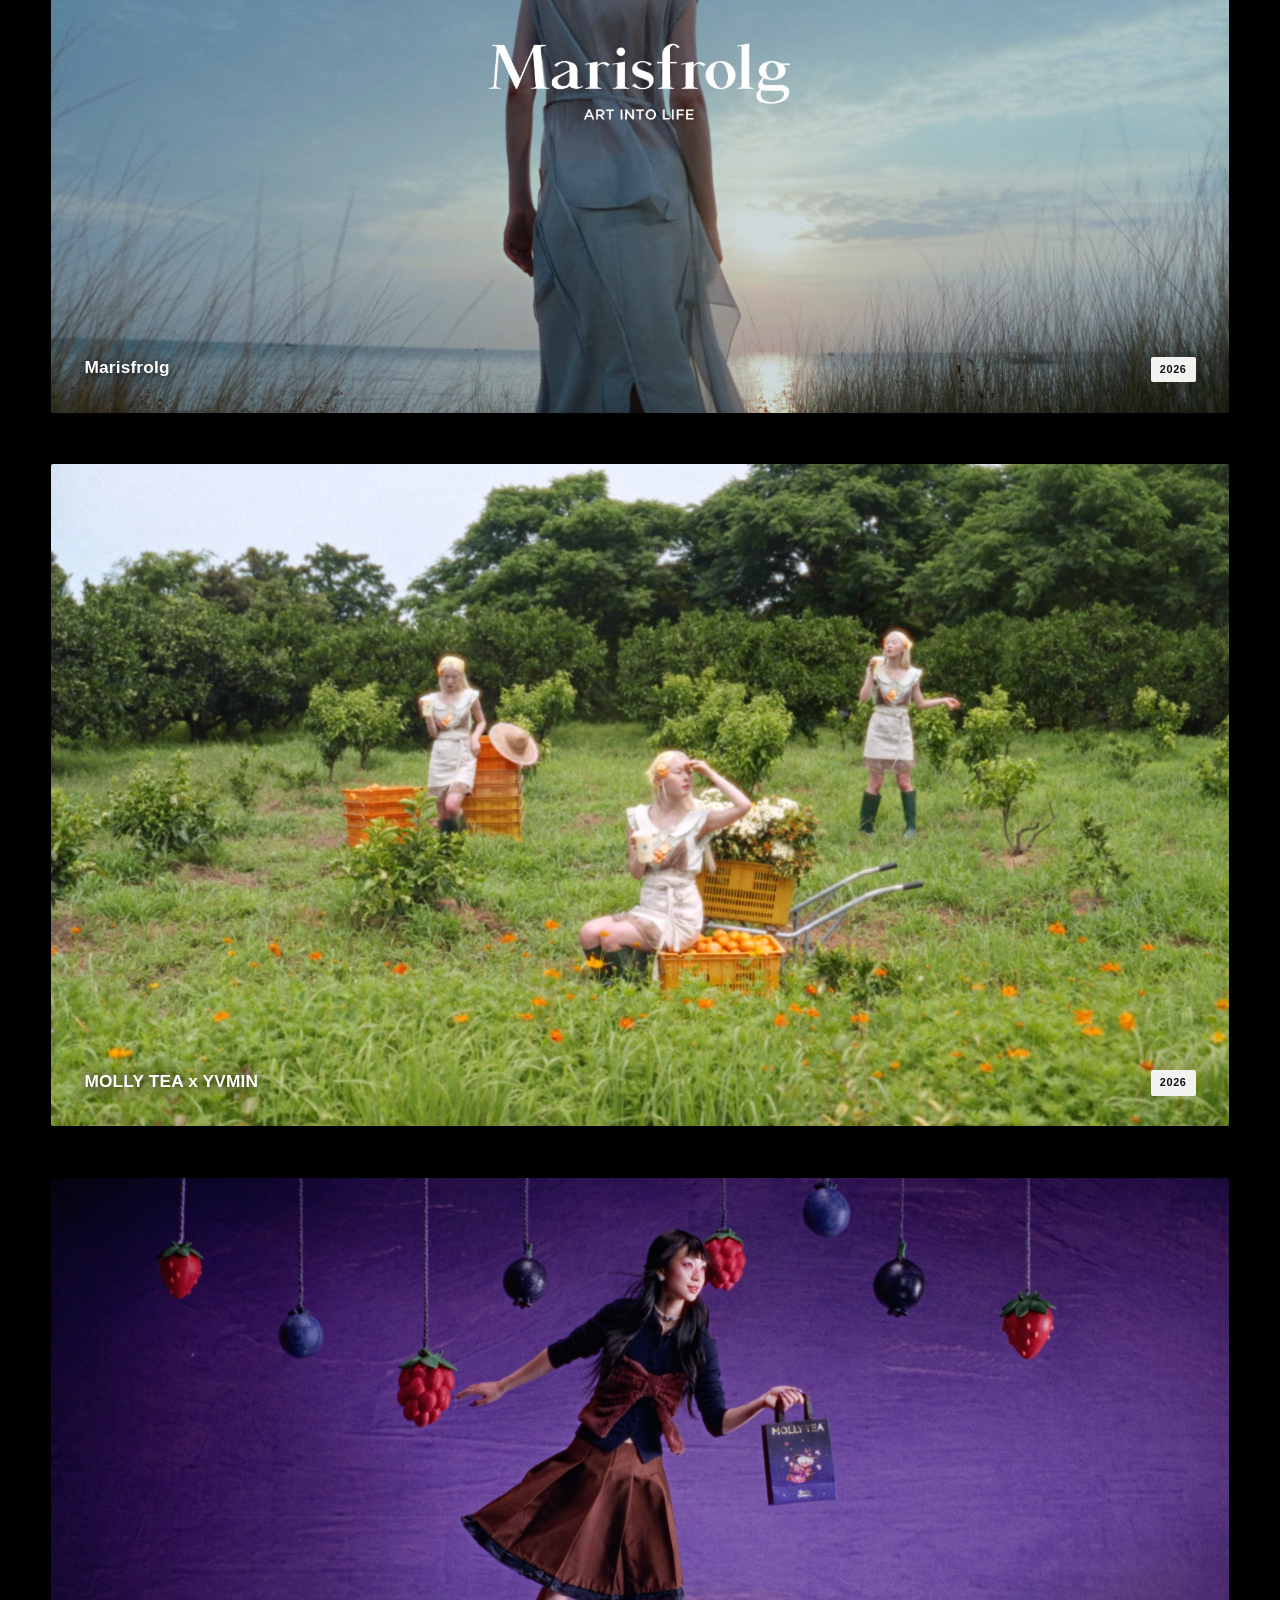
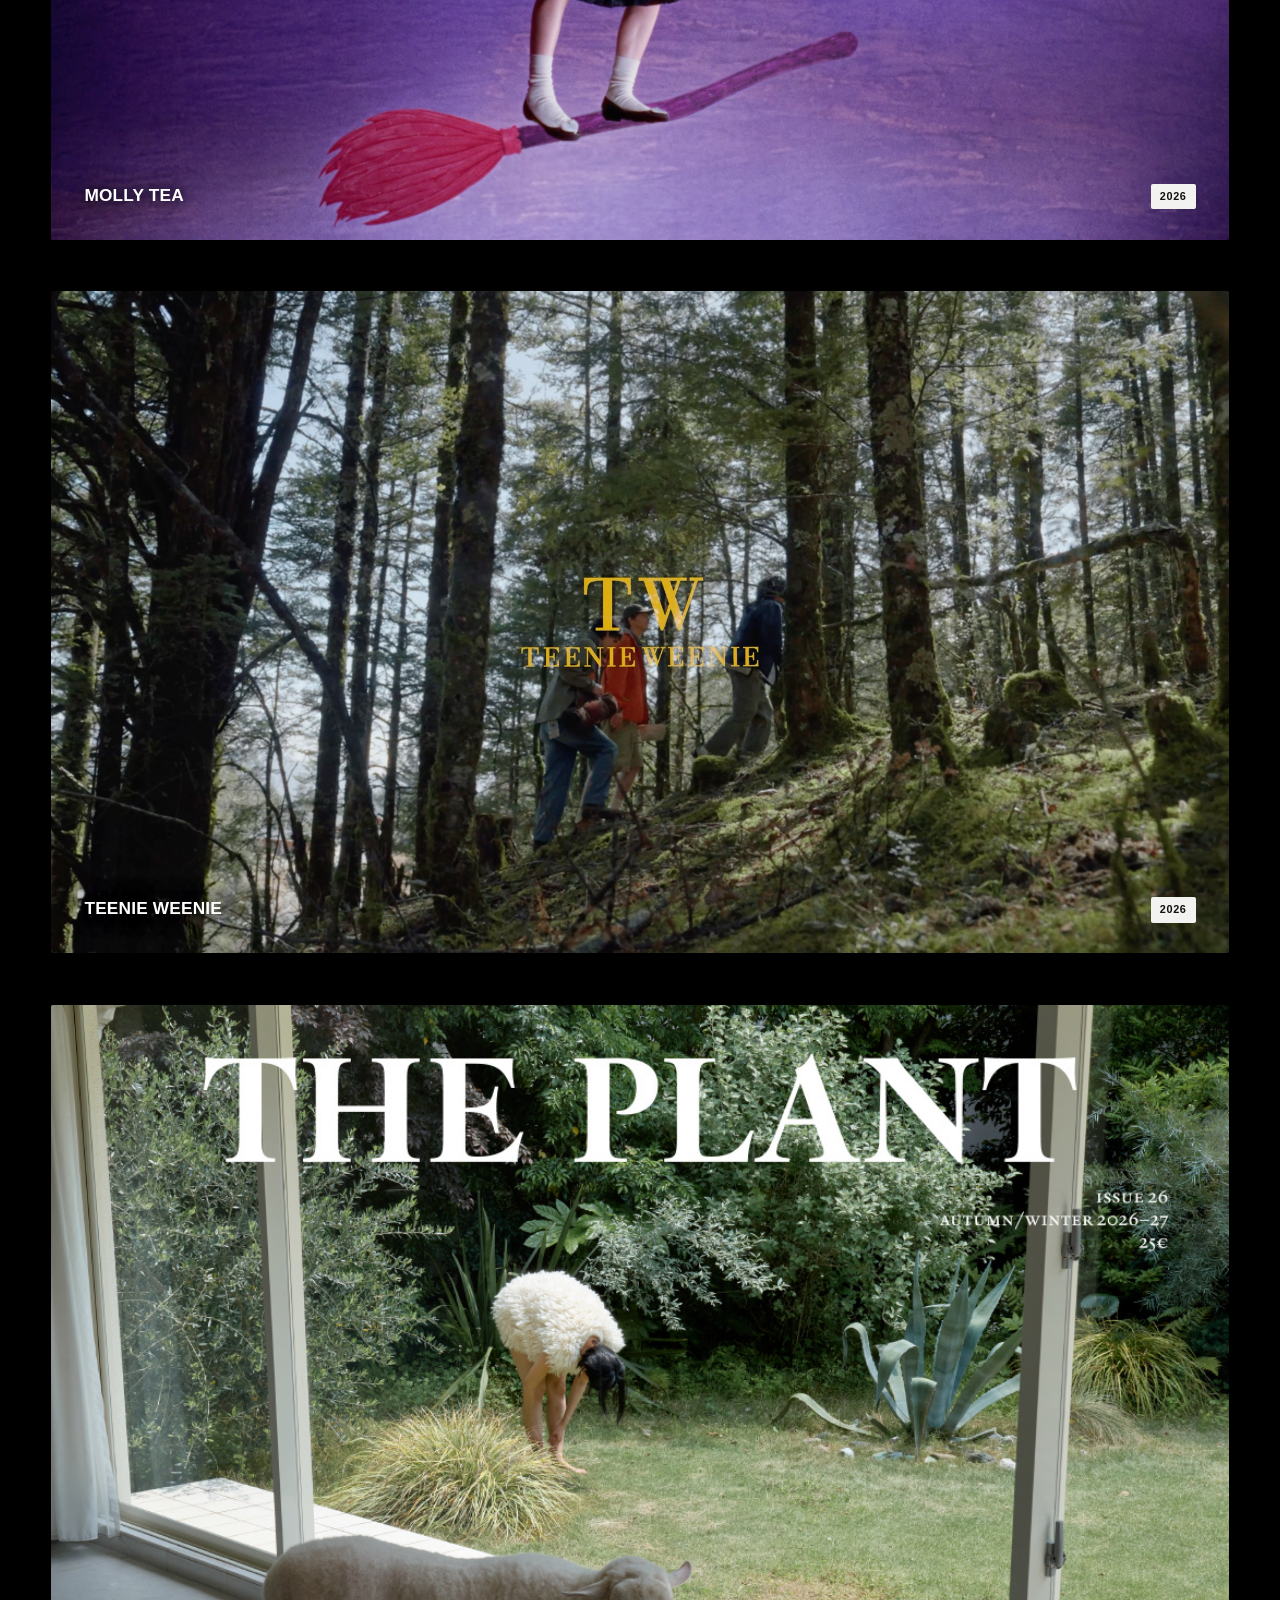
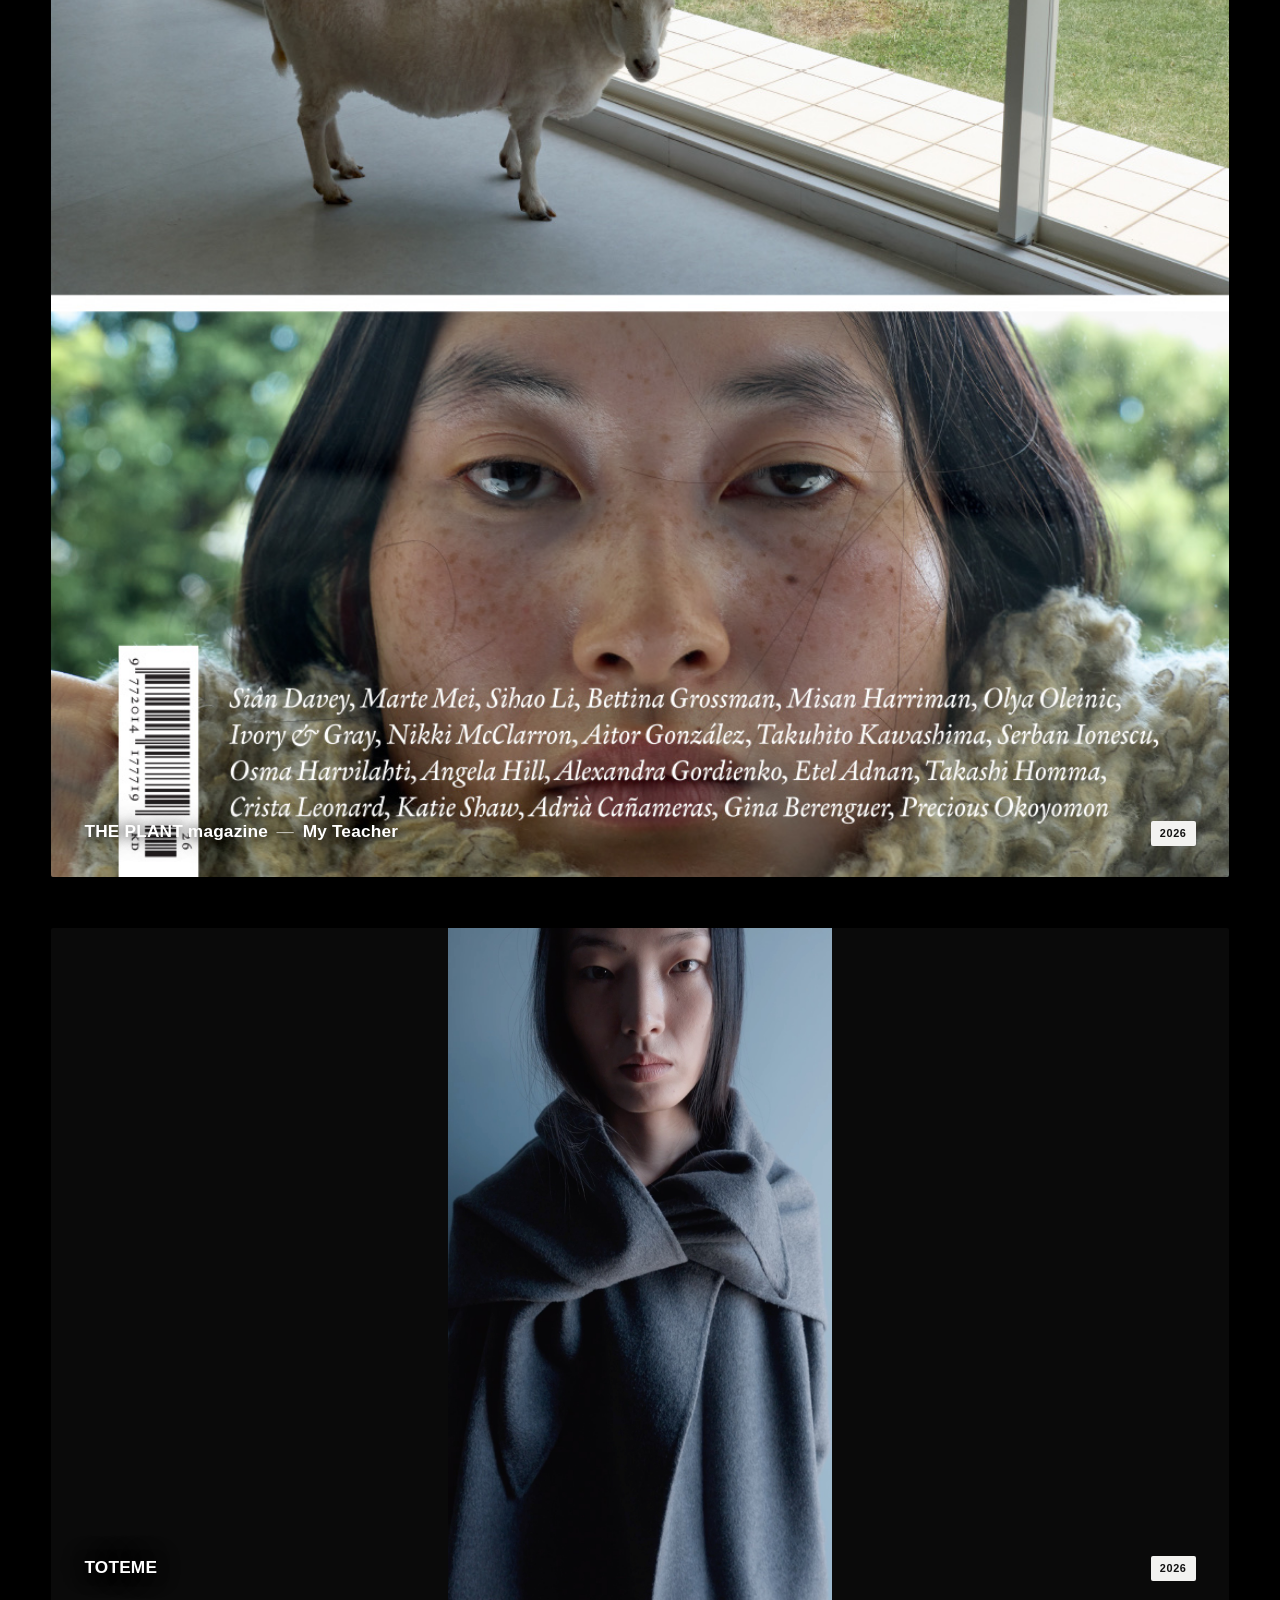
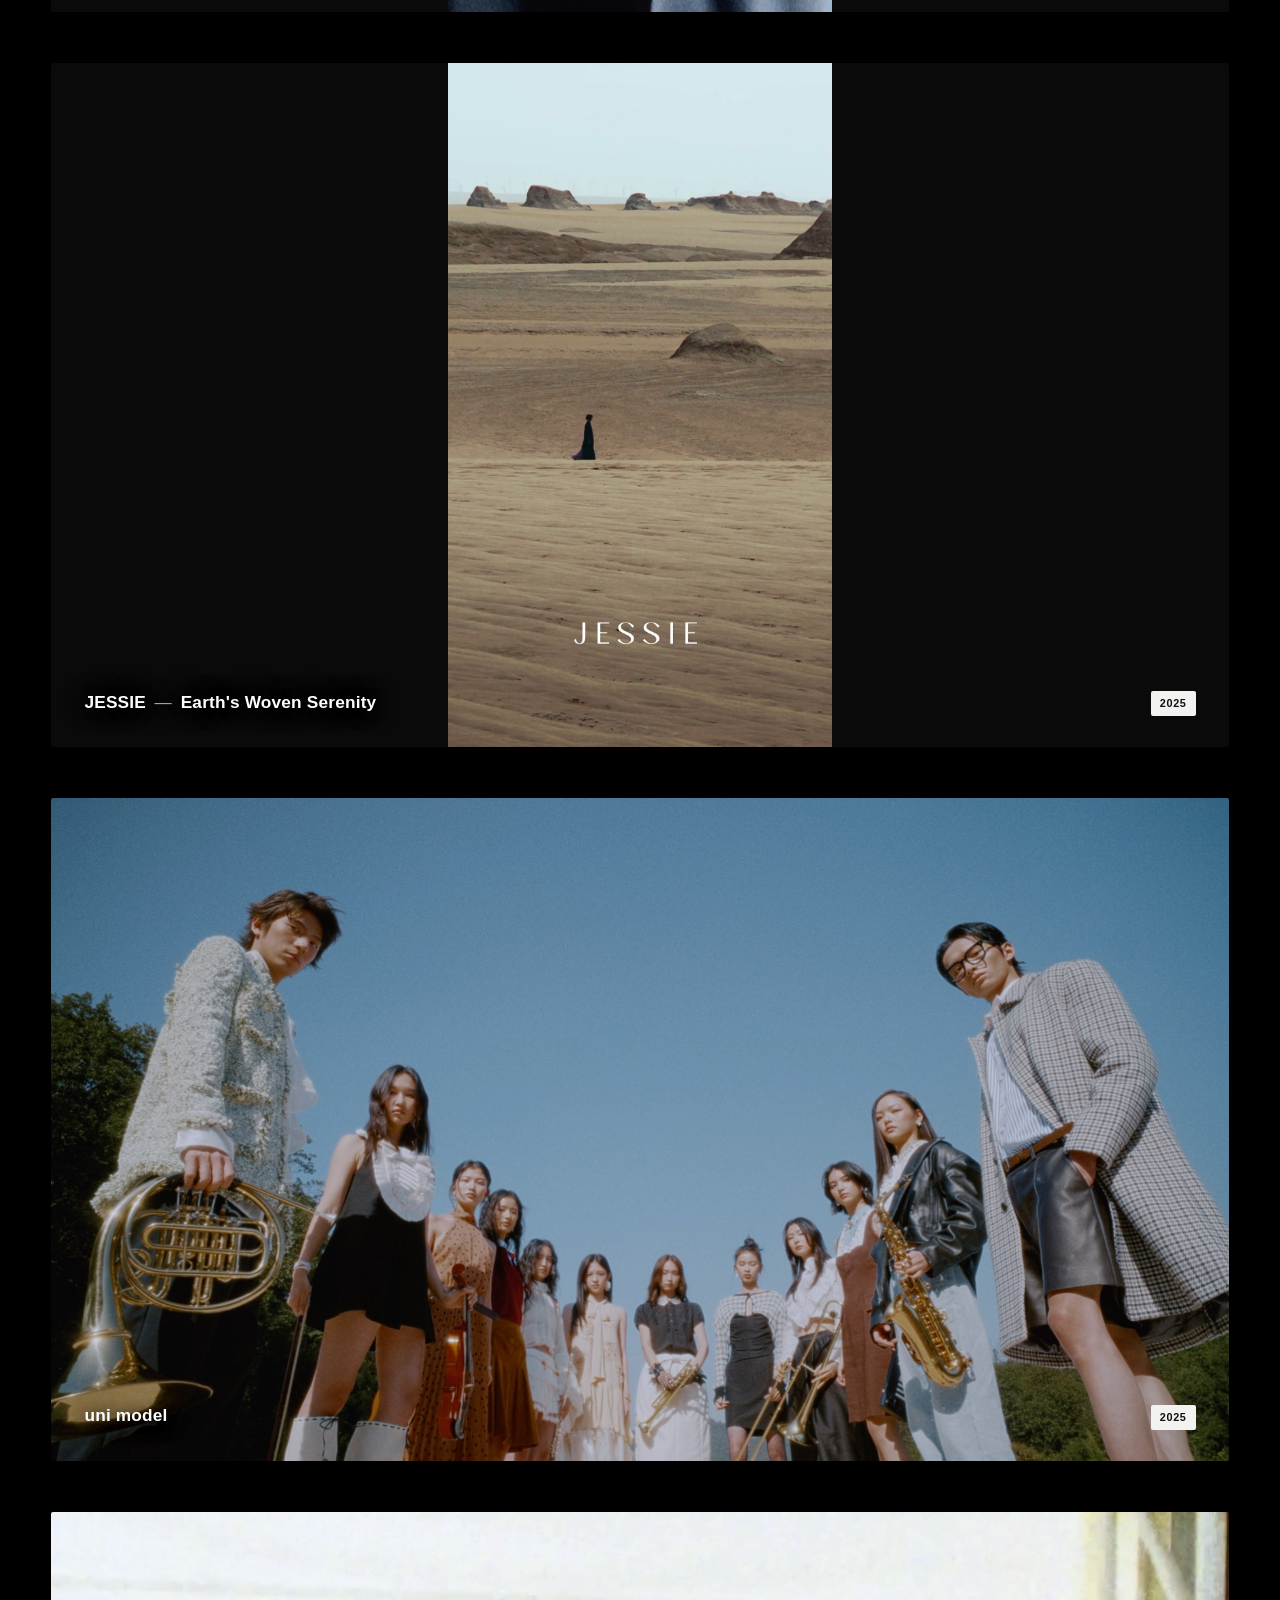
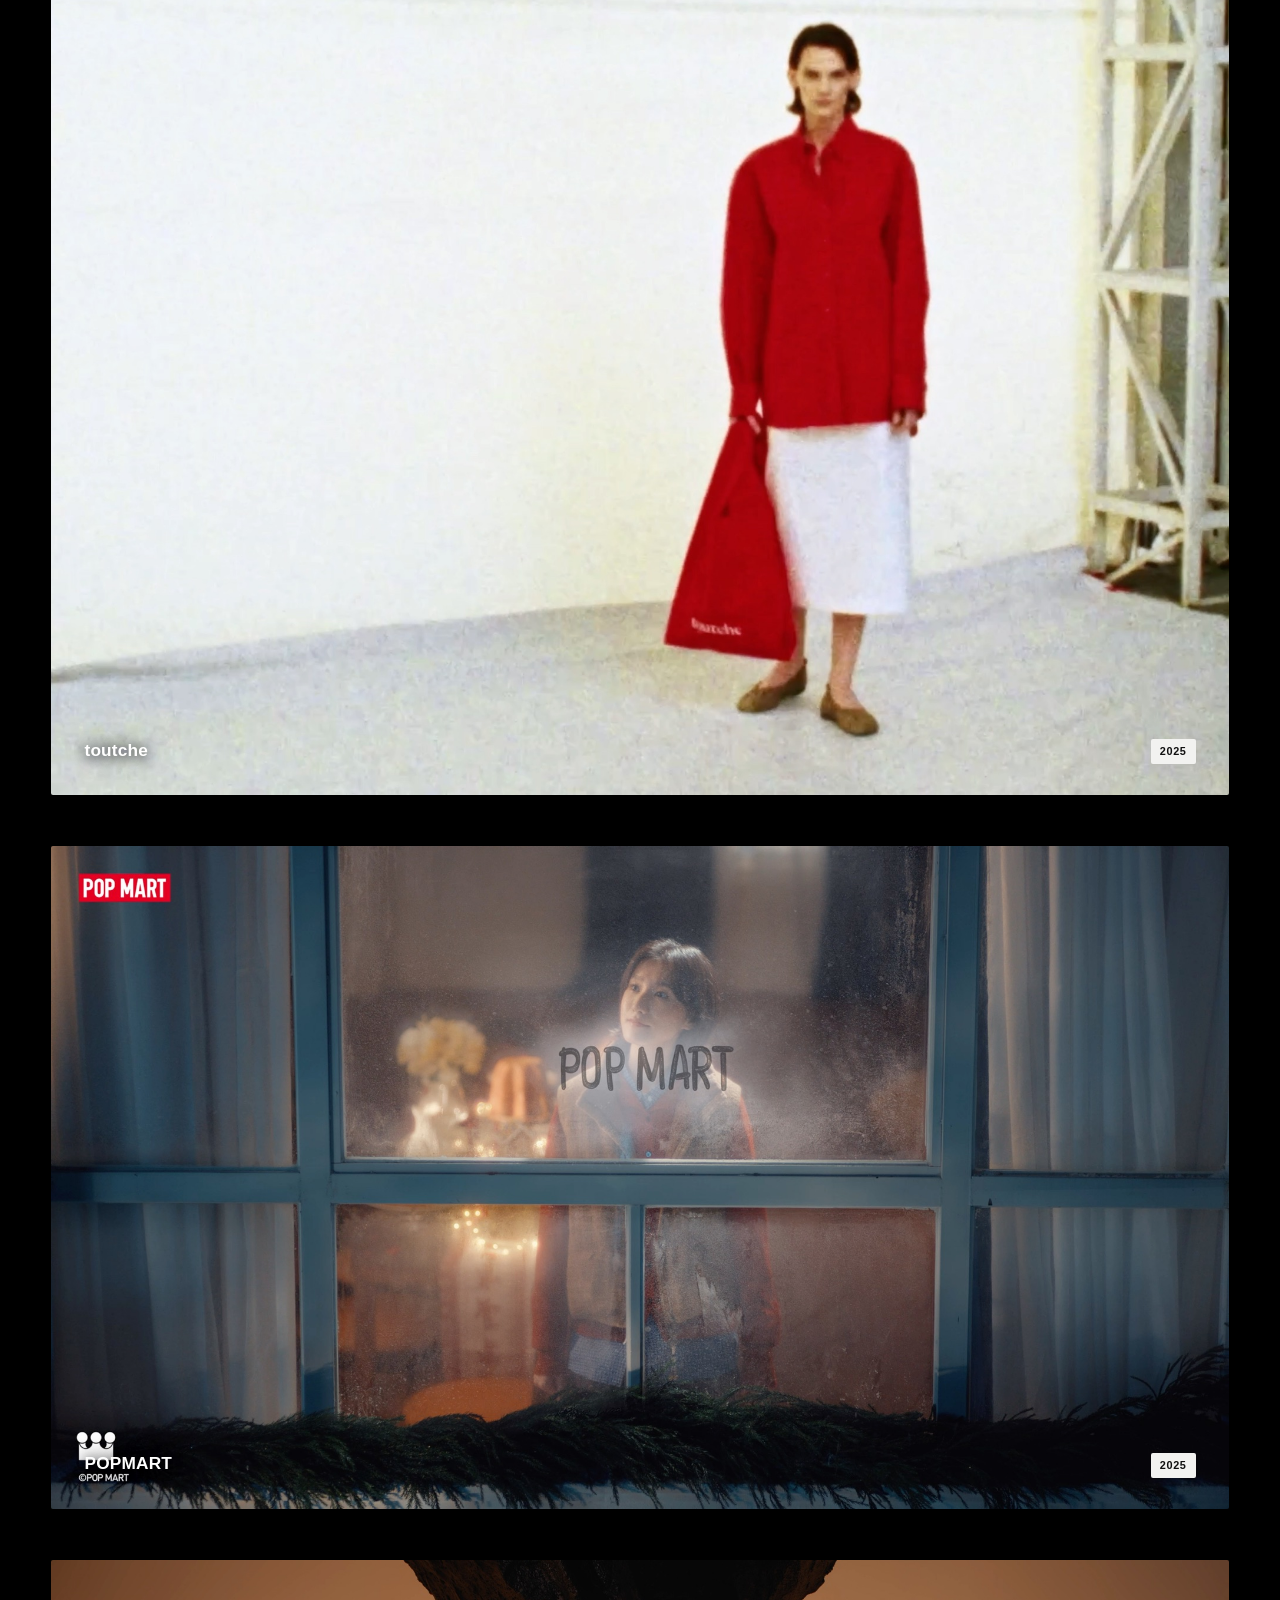
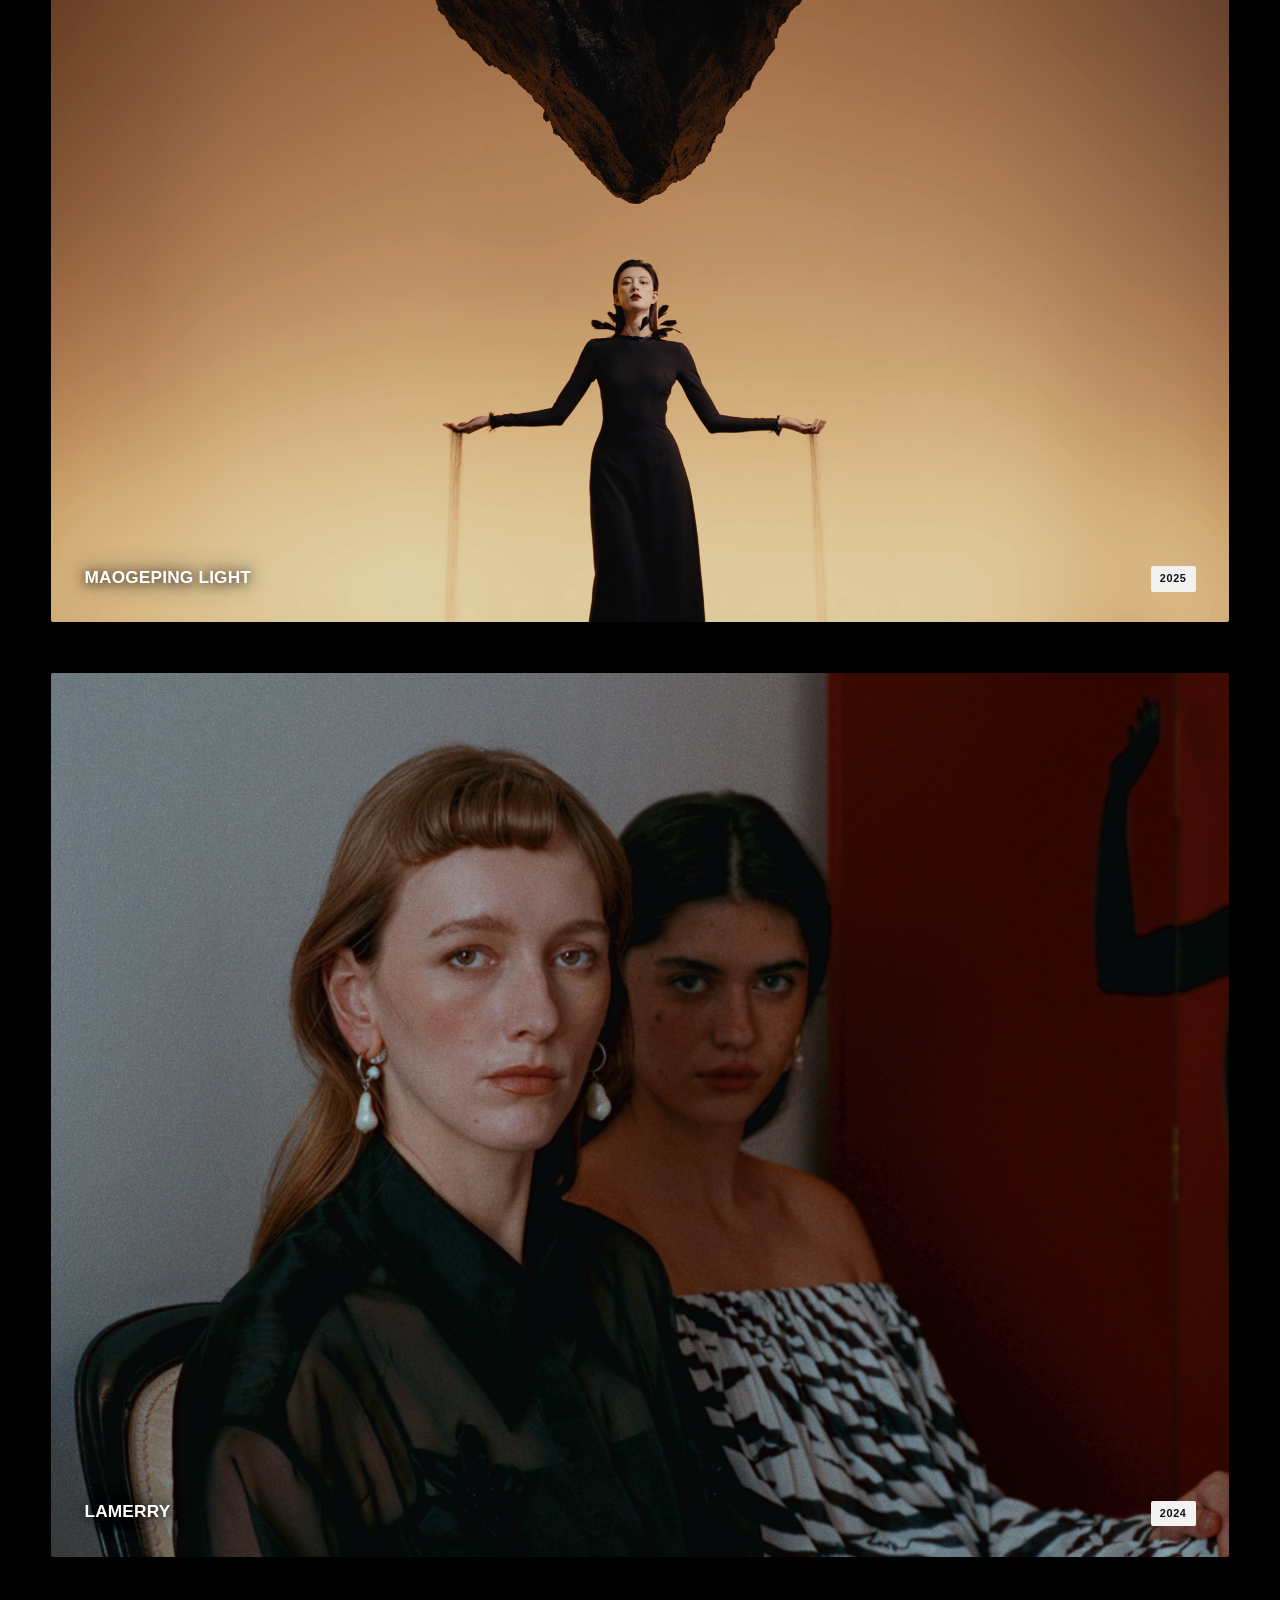
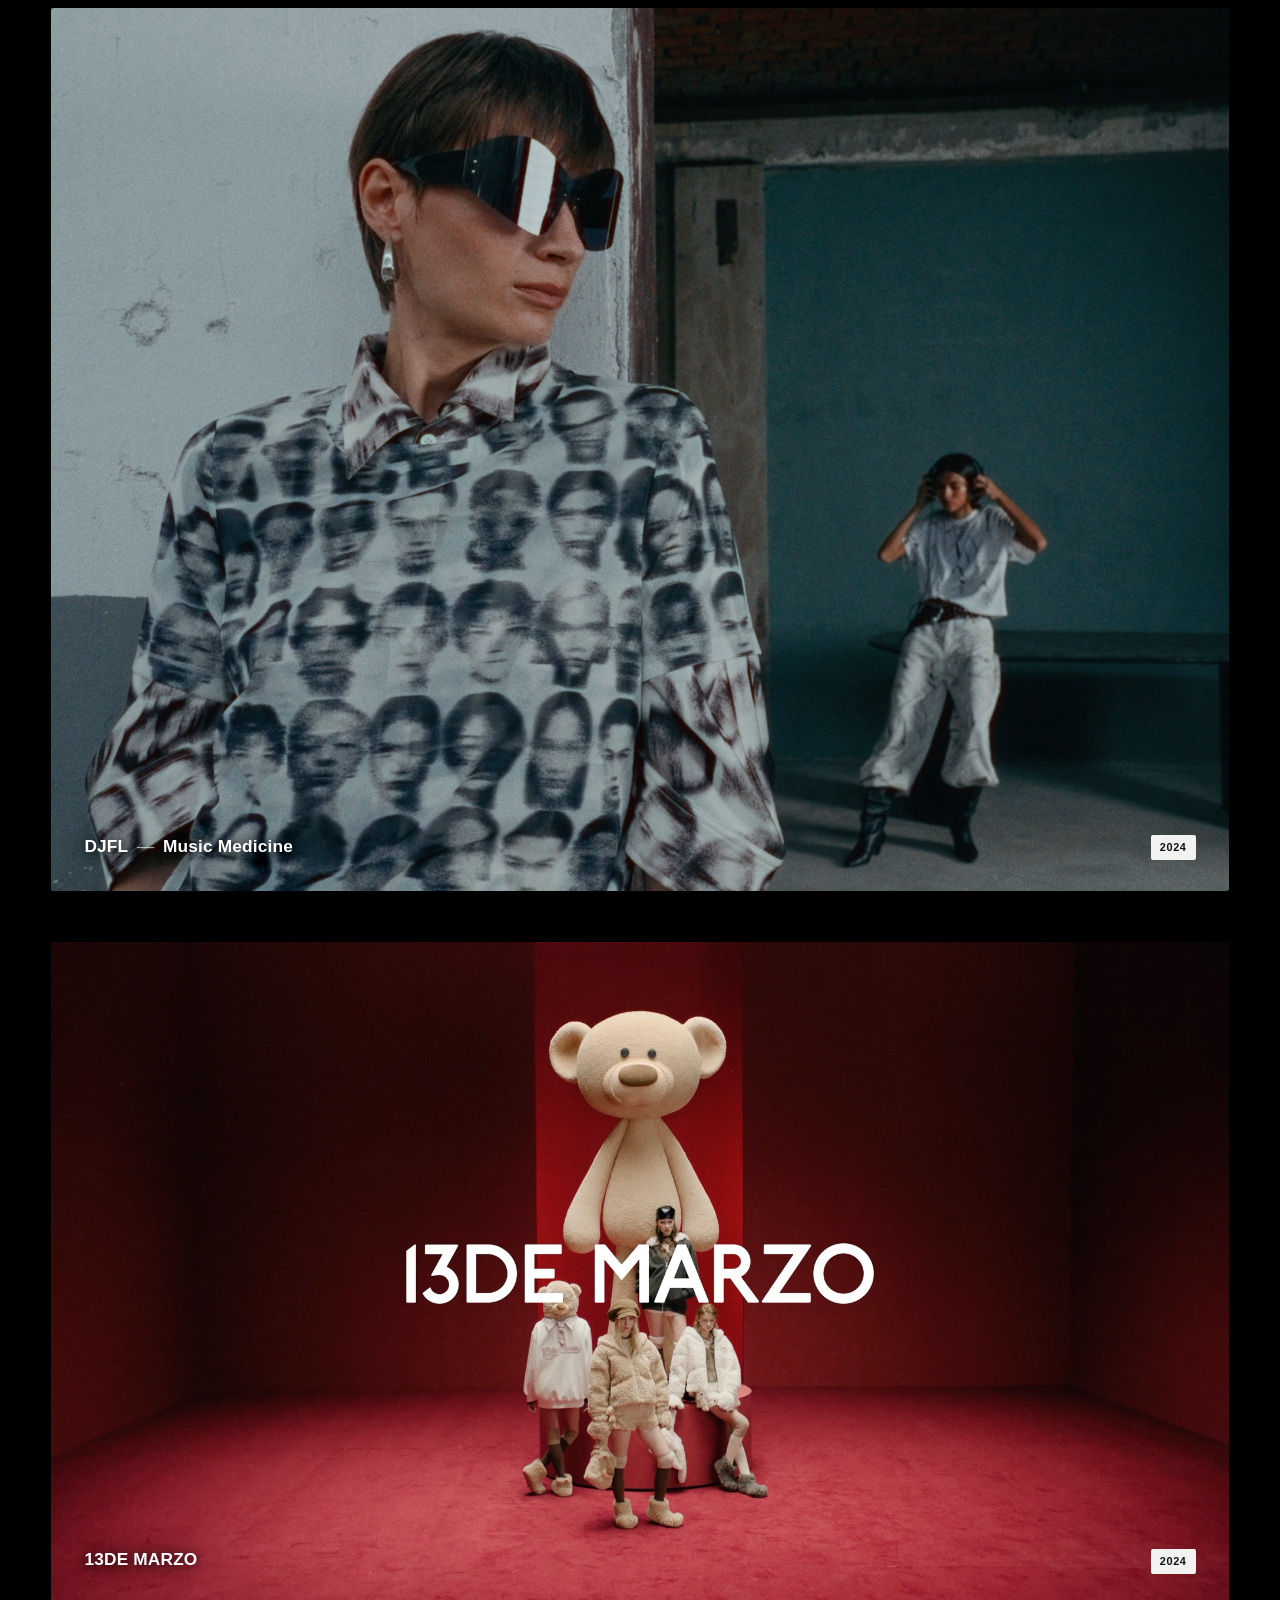
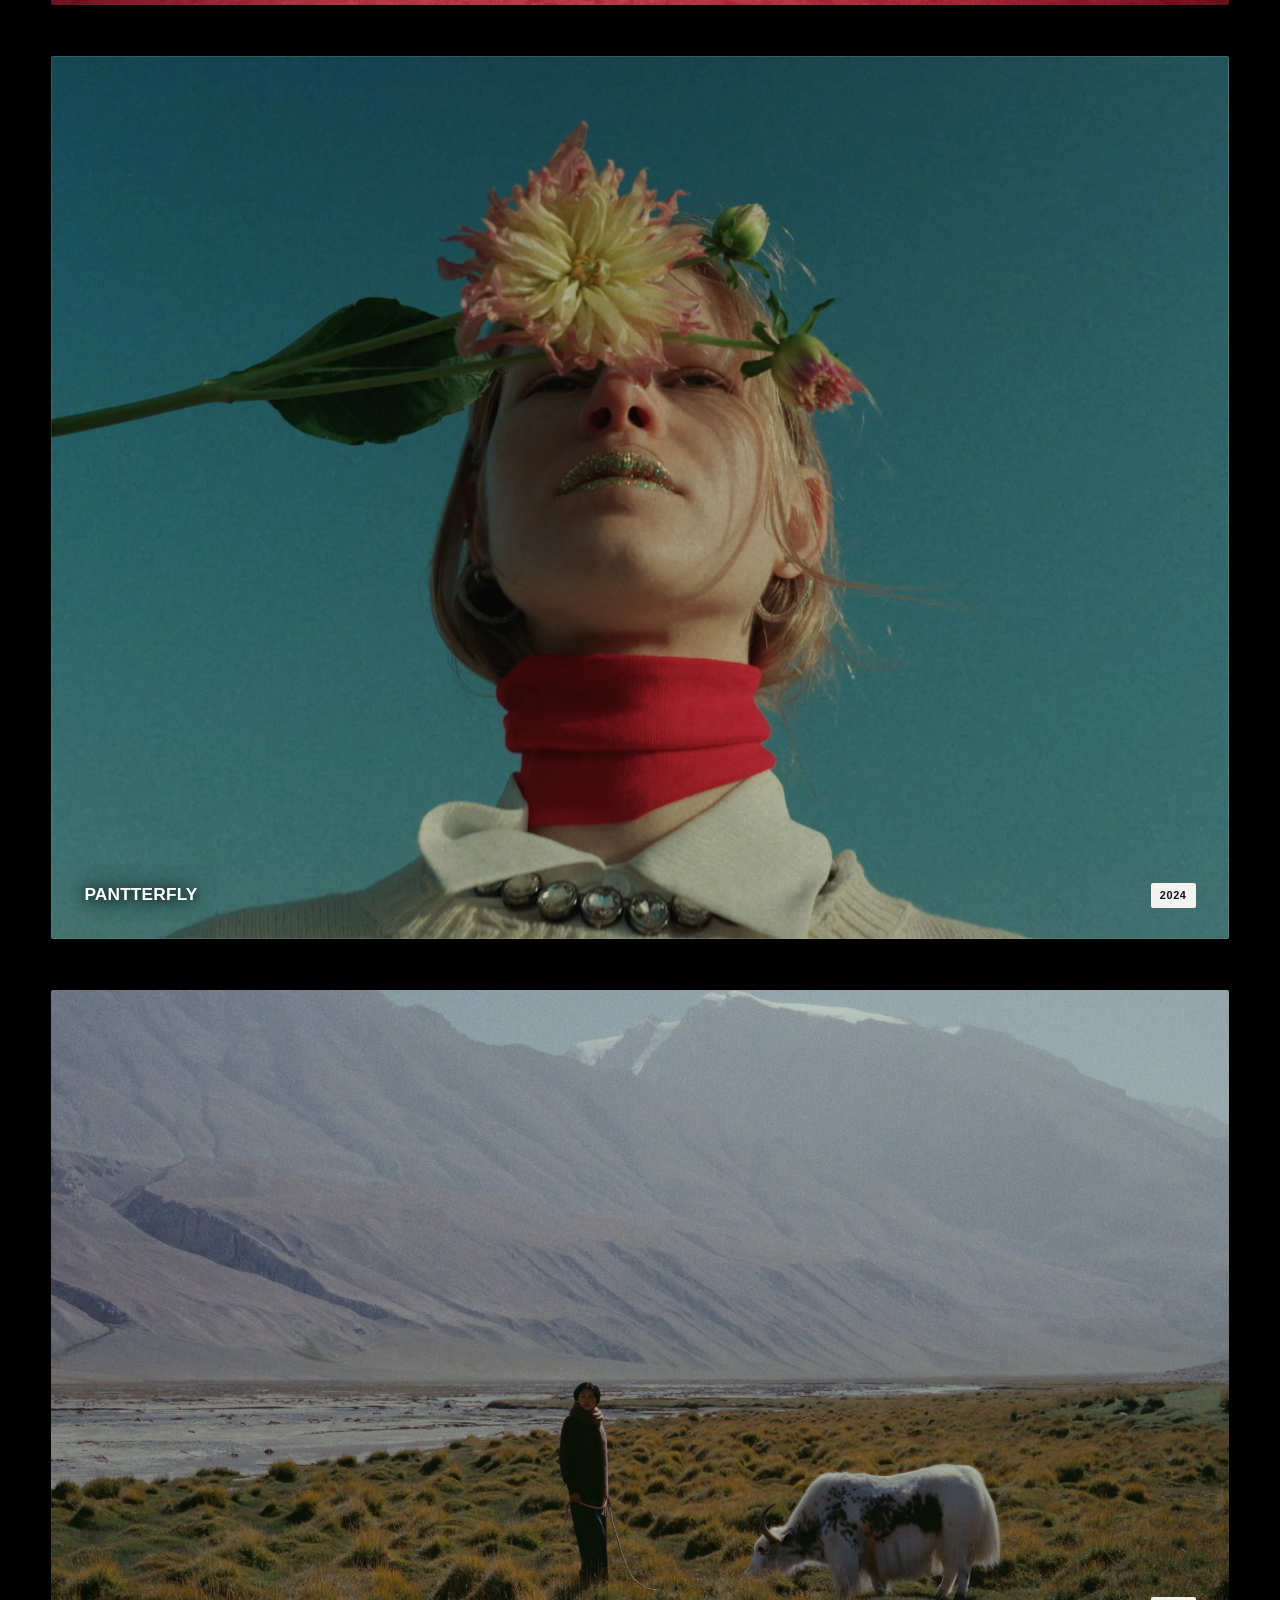
==== commit 776fbed2: "feat: 分享卡片(og/twitter标签) + 站点标题 + V字favicon" ====
--- a/index.html
+++ b/index.html
@@ -3,9 +3,22 @@
 <head>
 <meta charset="utf-8">
 <meta name="viewport" content="width=device-width, initial-scale=1">
-<title>Portfolio</title>
-<meta name="description" content="Selected moving images.">
-<link rel="icon" href="data:,">
+<title>VALJEAN — Director / Creative / Editor</title>
+<meta name="description" content="Selected moving images — fashion & creative film. By VALJEAN, independent filmmaker and image-maker in Shanghai.">
+<meta property="og:type" content="website">
+<meta property="og:url" content="https://valjeanfilms.com/">
+<meta property="og:site_name" content="VALJEAN">
+<meta property="og:title" content="VALJEAN — Director / Creative / Editor">
+<meta property="og:description" content="Selected moving images — fashion & creative film.">
+<meta property="og:image" content="https://valjeanfilms.com/assets/img/share-cover.jpg">
+<meta property="og:image:width" content="800">
+<meta property="og:image:height" content="800">
+<meta name="twitter:card" content="summary_large_image">
+<meta name="twitter:title" content="VALJEAN — Director / Creative / Editor">
+<meta name="twitter:description" content="Selected moving images — fashion & creative film.">
+<meta name="twitter:image" content="https://valjeanfilms.com/assets/img/share-cover.jpg">
+<link rel="icon" type="image/png" href="assets/img/favicon.png">
+<link rel="apple-touch-icon" href="assets/img/apple-touch-icon.png">
 <link rel="stylesheet" href="assets/css/style.css">
 </head>
 <body class="page-home">
--- a/assets/css/style.css
+++ b/assets/css/style.css
@@ -173,8 +173,11 @@
 /* --card-ar 由卡片按各自 aspect 写入：图片未加载时也先按真实比例占位，滚动不跳动 */
 .grid.is-flow .card-media{aspect-ratio:var(--card-ar,16/9);height:auto;border-radius:2px;background:#0a0a0a}
 .grid.is-flow .card-media img{position:absolute;inset:0;width:100%;height:100%;object-fit:cover}
-
-/* 名字 / 客户 / 年份叠到封面底部：左下「片名 | 客户」，右下白底年份（参考 lonnwave） */
+/* 竖屏作品（aspect < 1）：大图流里按视口高度封顶、完整居中，两侧留黑边；横屏不受影响 */
+.grid.is-flow .card-media.is-portrait{aspect-ratio:auto;height:min(76vh,780px)}
+.grid.is-flow .card-media.is-portrait img{object-fit:contain}
+
+/* 名字 / 客户 / 年份叠到封面底部：左下「客户 — 片名」，右下白底年份（参考 lonnwave） */
 .grid.is-flow .card-meta{
   position:absolute;left:0;right:0;bottom:0;z-index:2;margin:0;
   padding:clamp(16px,2.4vw,34px) clamp(16px,2.6vw,40px);
@@ -187,7 +190,8 @@
   text-shadow:0 1px 12px rgba(0,0,0,.9),0 0 24px rgba(0,0,0,.5);
 }
 .grid.is-flow .card-client:empty{display:none}
-.grid.is-flow .card-client:not(:empty)::before{content:"|";margin:0 .55em;color:rgba(255,255,255,.65)}
+/* 客户在前，破折号挂在片名前；只有片名（无客户）时不显示连接符 */
+.grid.is-flow .card-title:not(:first-child)::before{content:"—";margin:0 .5em;color:rgba(255,255,255,.65);font-weight:400}
 .grid.is-flow .card-year{
   flex:none;background:var(--fg);color:#111;text-shadow:none;
   font-size:clamp(10px,.85vw,12px);font-weight:700;letter-spacing:.06em;
@@ -207,8 +211,11 @@
 }
 .card:hover .card-explore{opacity:1;transform:translate(-50%,-50%)}
 .card-meta{display:flex;justify-content:space-between;align-items:baseline;gap:16px;margin-top:14px}
+/* 网格视图：客户在前做主标题；有客户时片名降为次级小字，无客户时片名仍是主标题 */
+.card-client{display:block;font-size:14px;font-weight:700}
+.card-client:empty{display:none}
 .card-title{display:block;font-size:14px;font-weight:700}
-.card-client{display:block;margin-top:3px;font-size:10px;font-weight:700;letter-spacing:.14em;text-transform:uppercase;color:var(--muted)}
+.grid:not(.is-flow) .card-client:not(:empty) + .card-title{margin-top:3px;font-size:10px;letter-spacing:.14em;text-transform:uppercase;color:var(--muted)}
 .card-year{font-size:11px;font-weight:700;letter-spacing:.1em;color:var(--muted);white-space:nowrap}
 /* 年份还没填时，不要留下一个空的白色小标签 */
 .card-year:empty{display:none}
@@ -359,9 +366,13 @@
   .section-tools{gap:16px}
   /* 网格视图在窄屏也保持 2 列，和宽屏一致是多列；大图流是 flex，仍是单列大图 */
   .grid{grid-template-columns:repeat(2,minmax(0,1fr));gap:24px 16px}
-  /* 移动端同样保留左右窄边、片间留白，按原比例显示，不强制 4:3 */
-  .grid.is-flow .card-meta{padding:14px 16px;gap:10px}
+  /* 移动端大图流：竖屏不再用固定 76vh 高度（窄屏上会挤出巨大上下黑边），
+     改回按图片真实比例撑高、与横屏同一套逻辑，画面铺满、标题稳稳叠在画面里 */
+  .grid.is-flow .card-media.is-portrait{aspect-ratio:var(--card-ar,16/9);height:auto}
+  .grid.is-flow .card-media.is-portrait img{object-fit:cover}
+  .grid.is-flow .card-meta{padding:clamp(16px,2.4vw,34px) clamp(16px,2.6vw,40px);gap:16px}
   .grid.is-flow .card-title,.grid.is-flow .card-client{font-size:13px}
+  .grid.is-flow .card-year{font-size:11px;padding:4px 9px}
   /* 手机窄屏不贴三分线（会把照片挤得极小），回到单列居中流式布局 */
   .info{height:auto;padding:clamp(40px,9vw,64px) var(--pad)}
   .info-inner,.info-grid{position:static}
